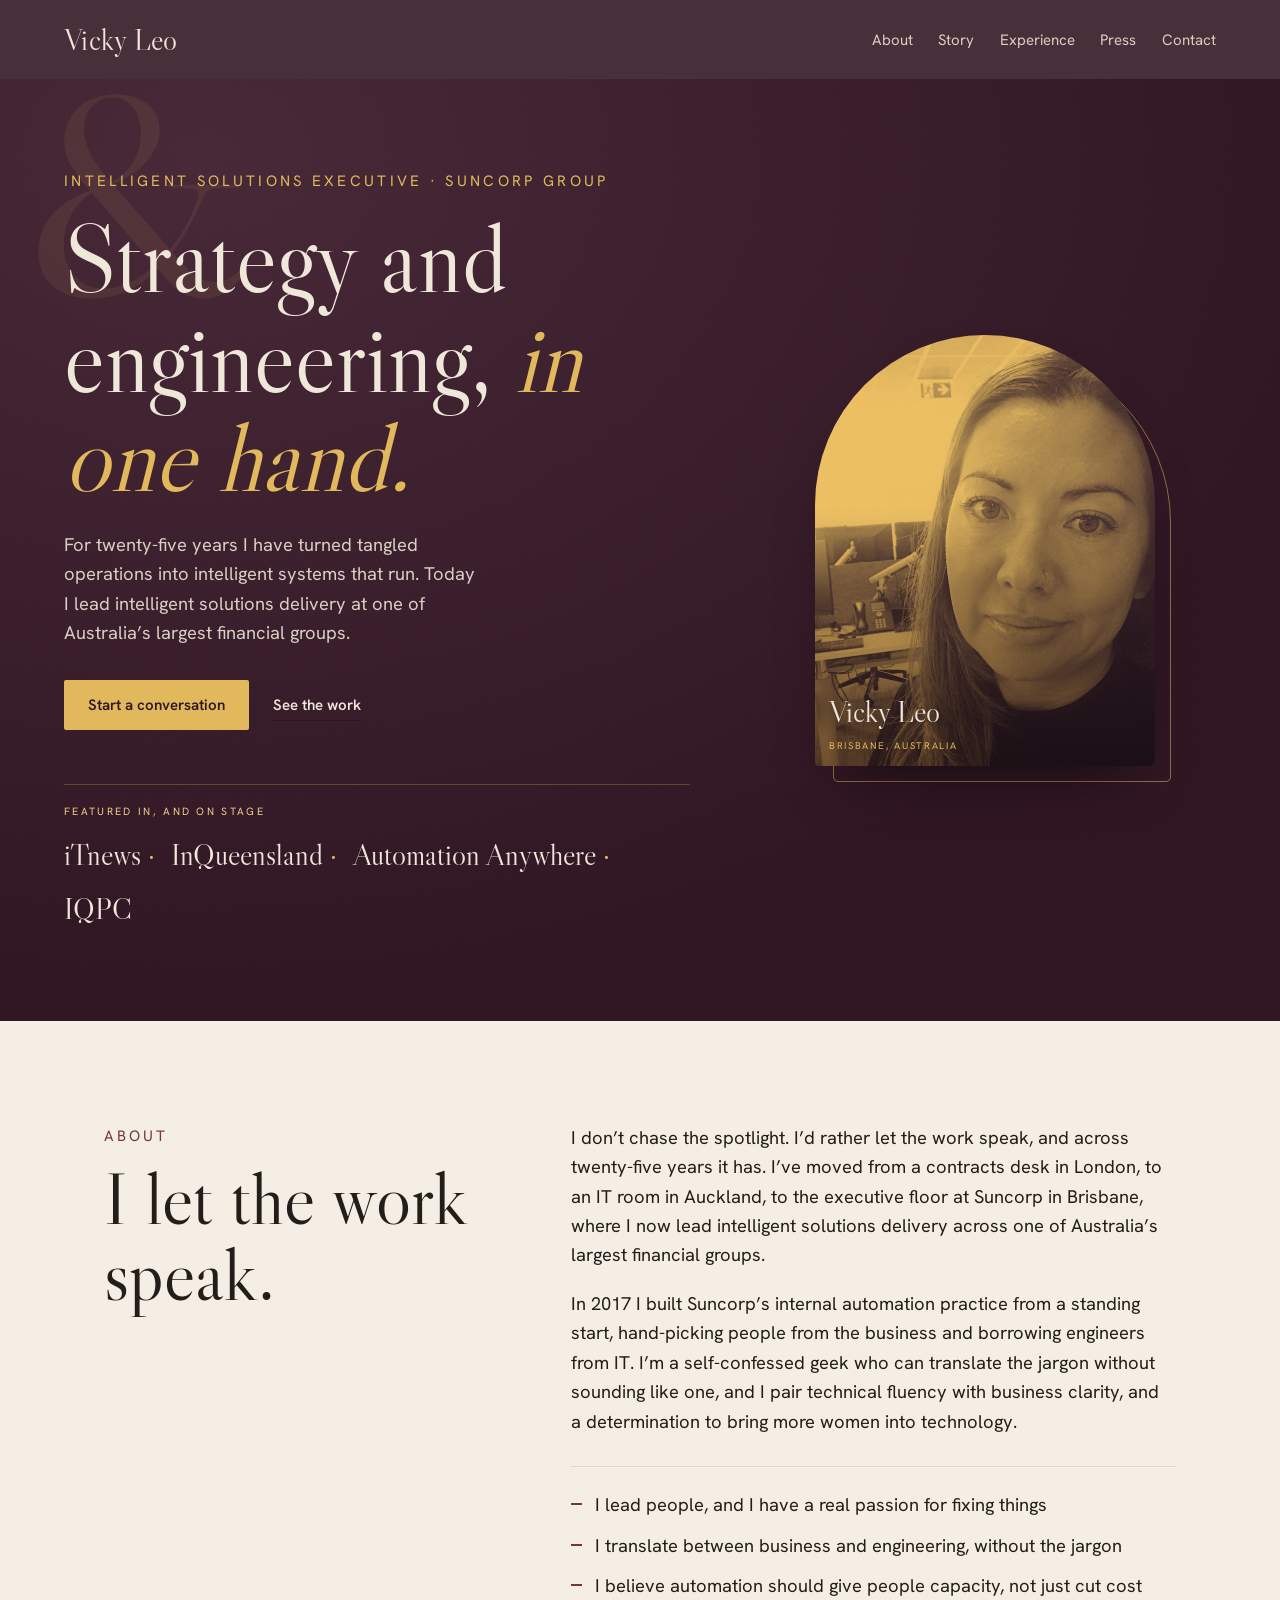
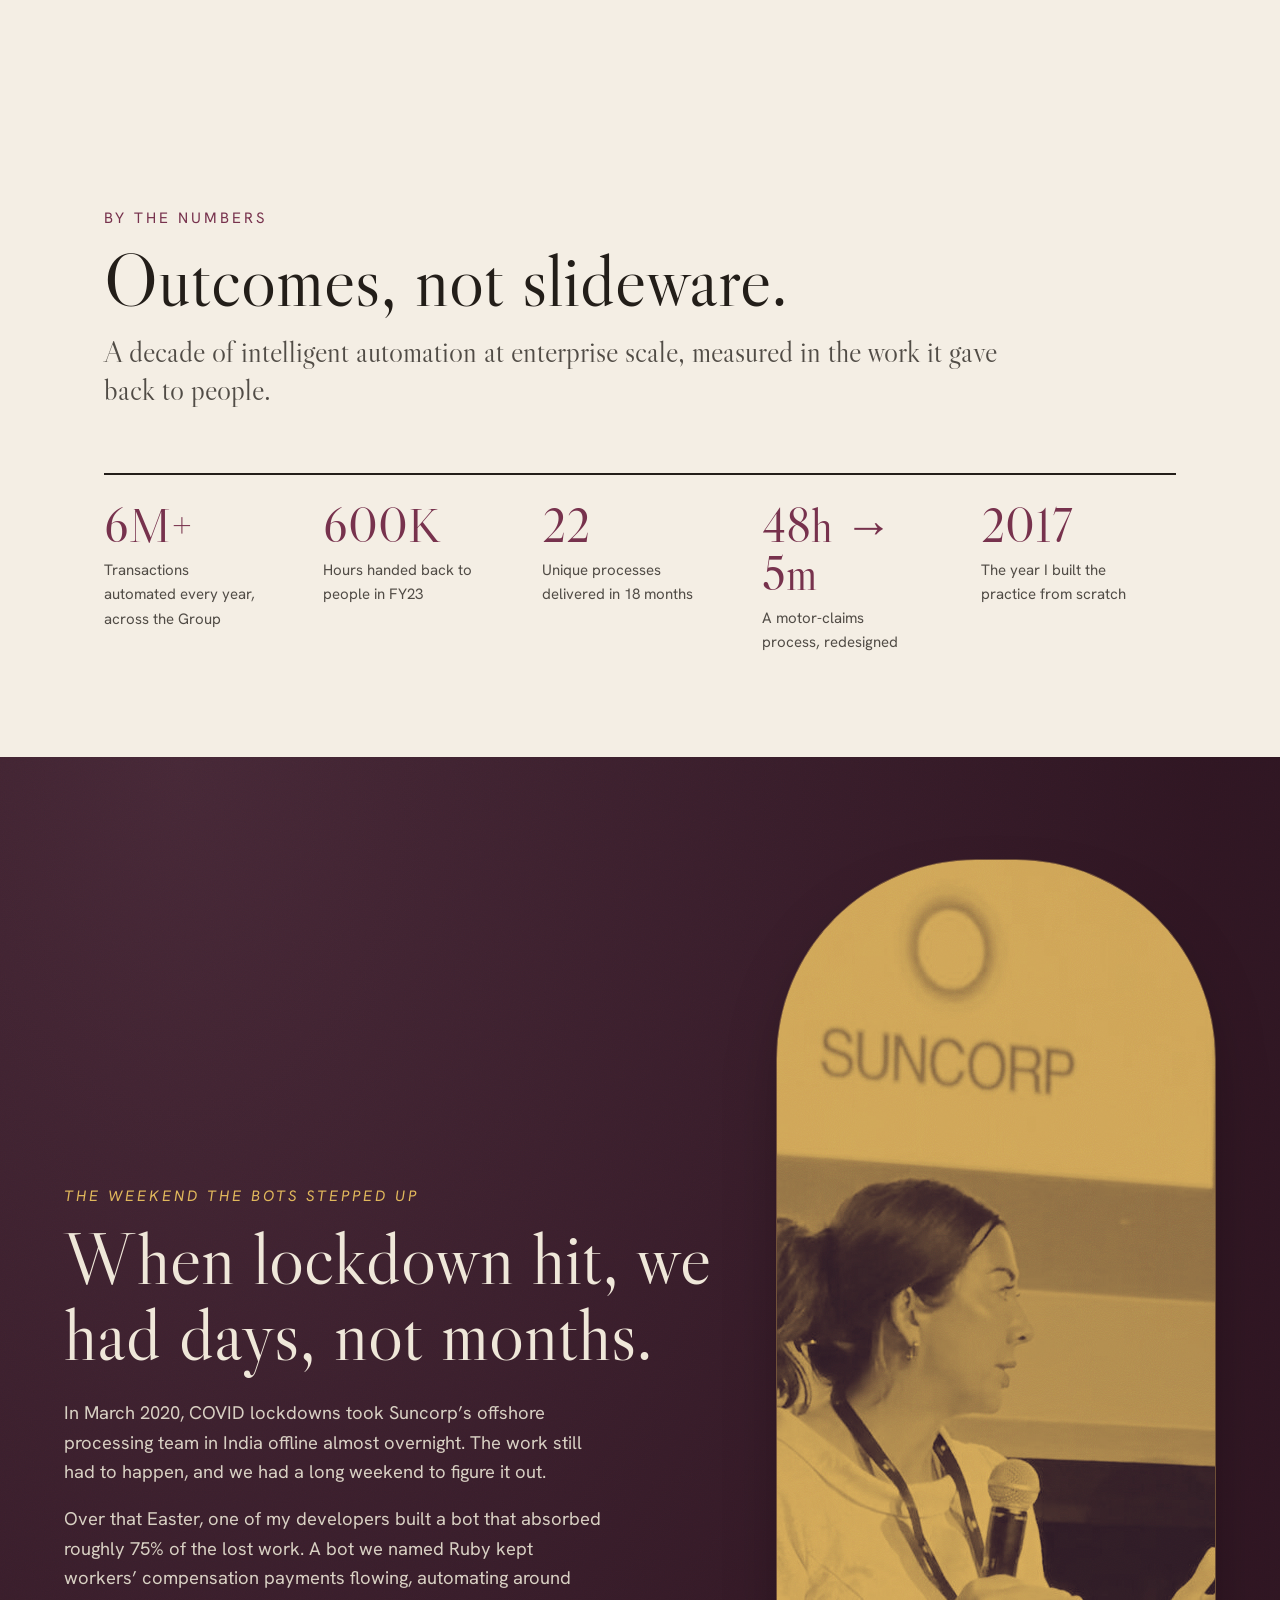
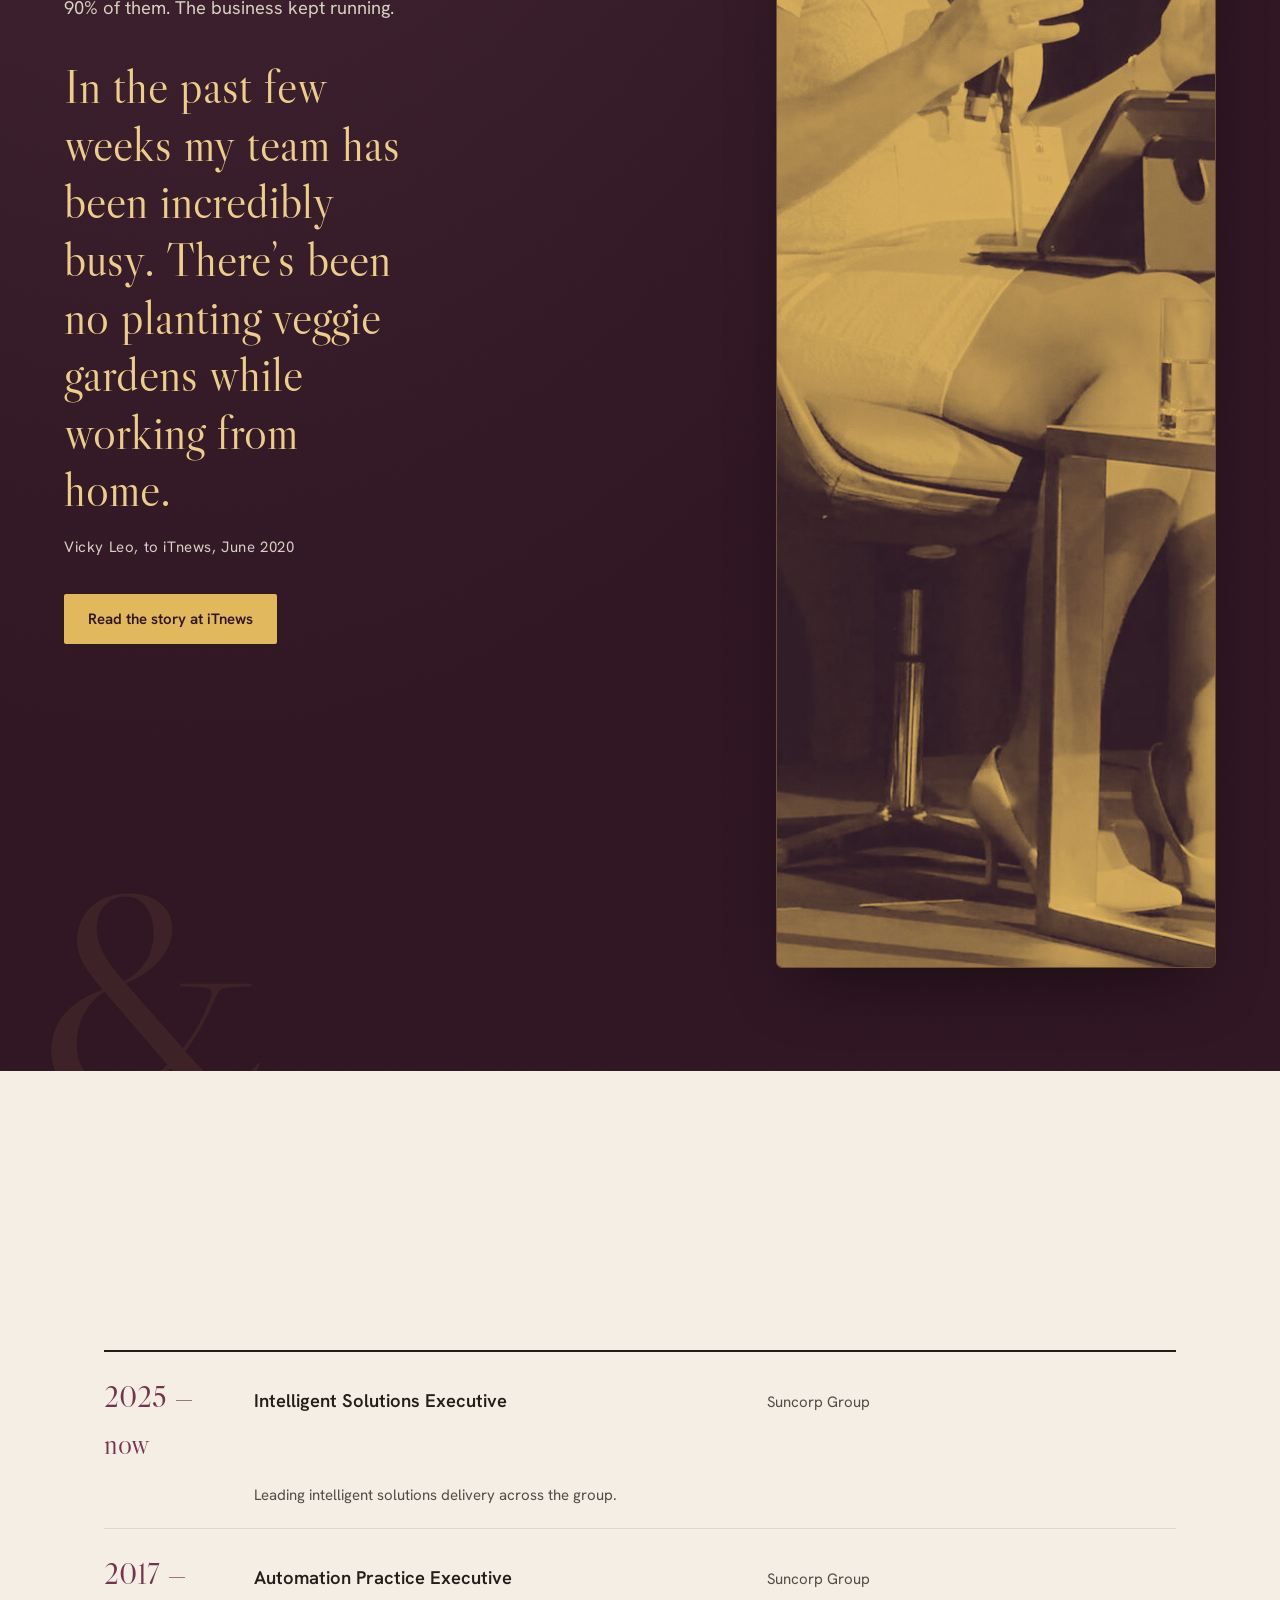
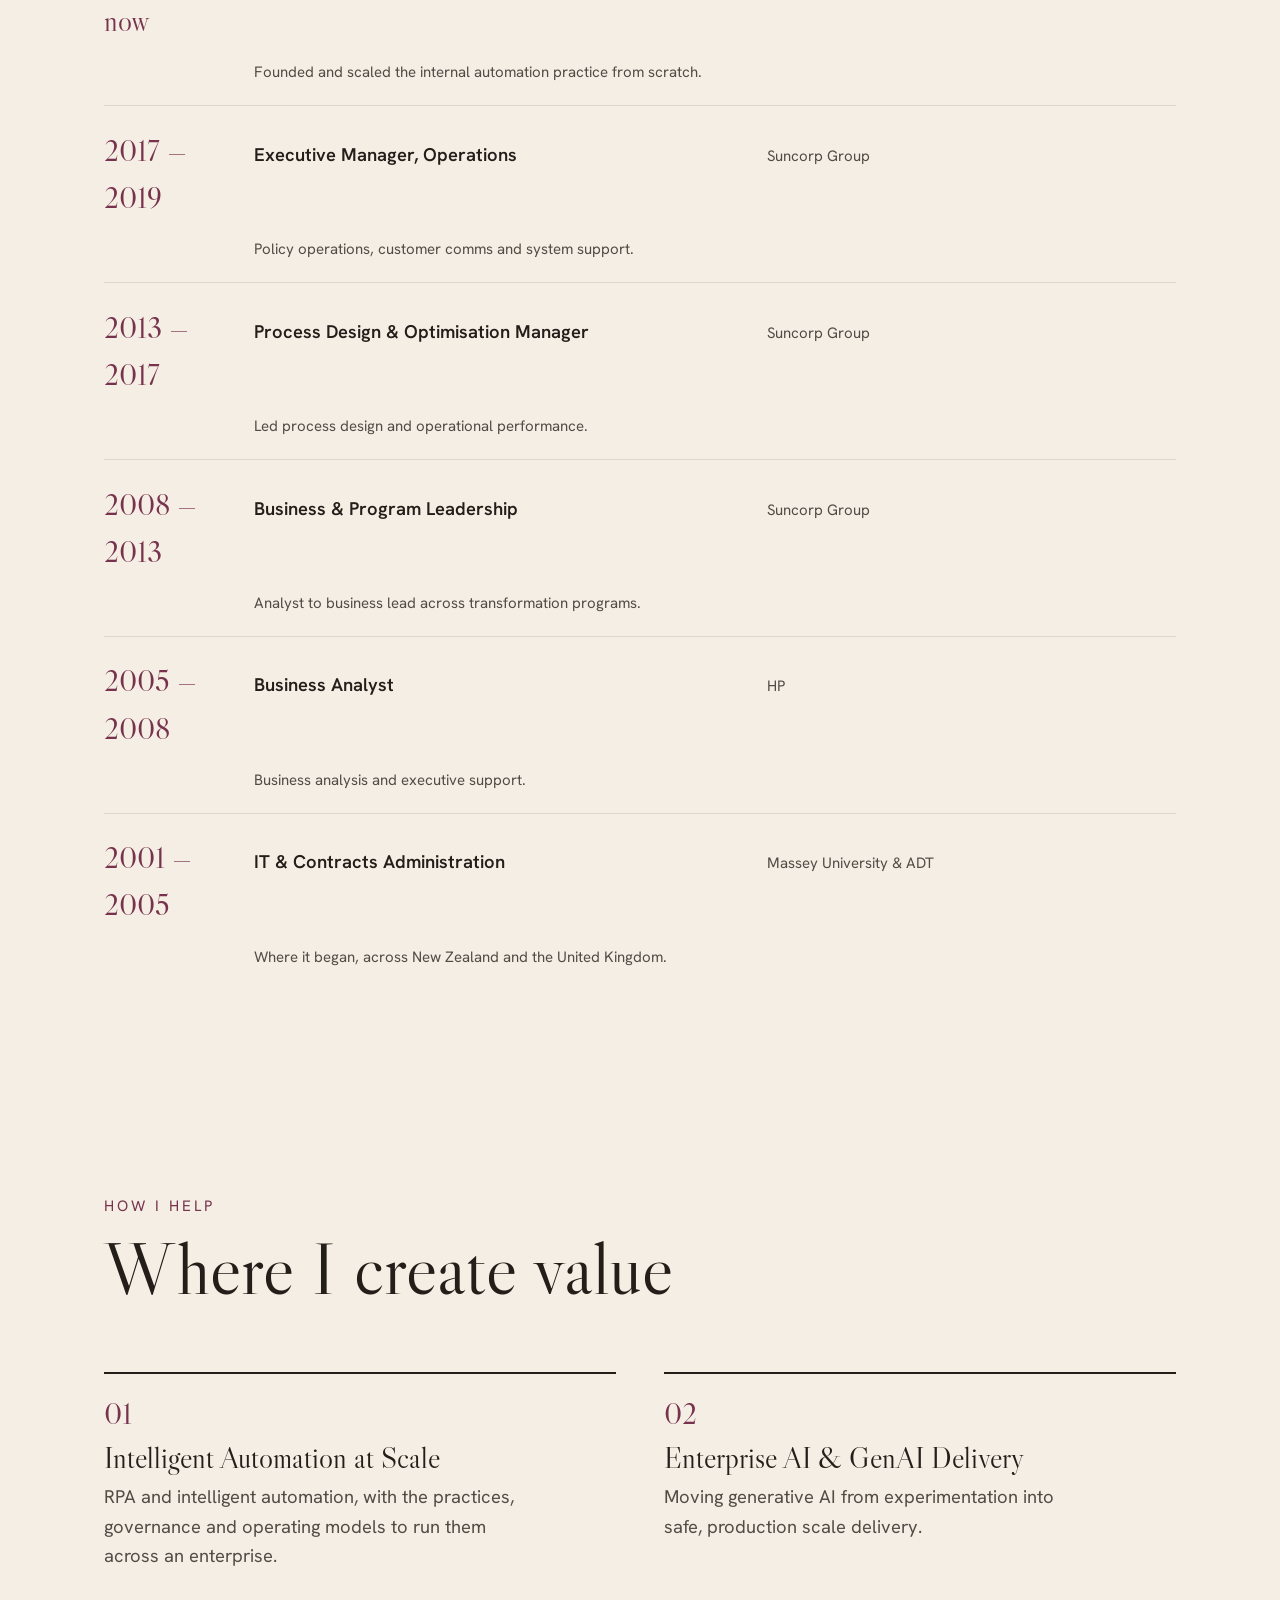
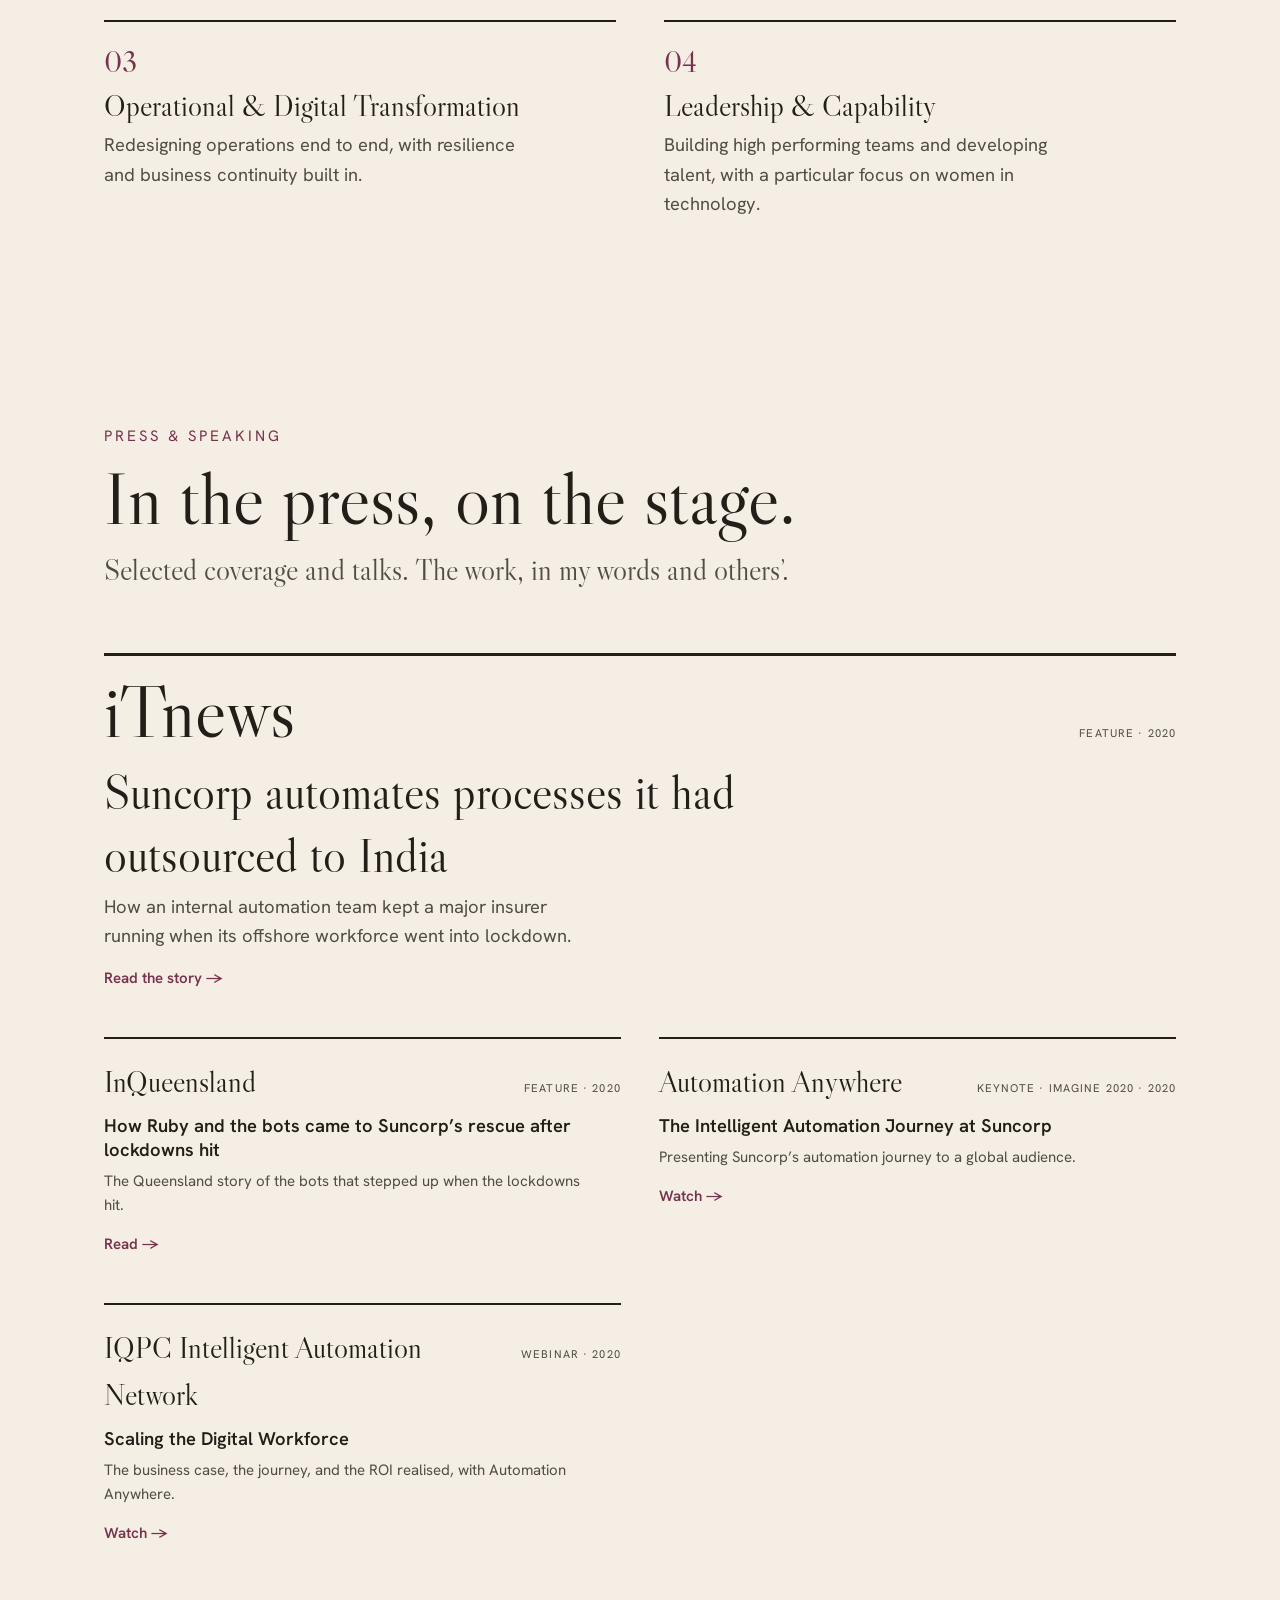
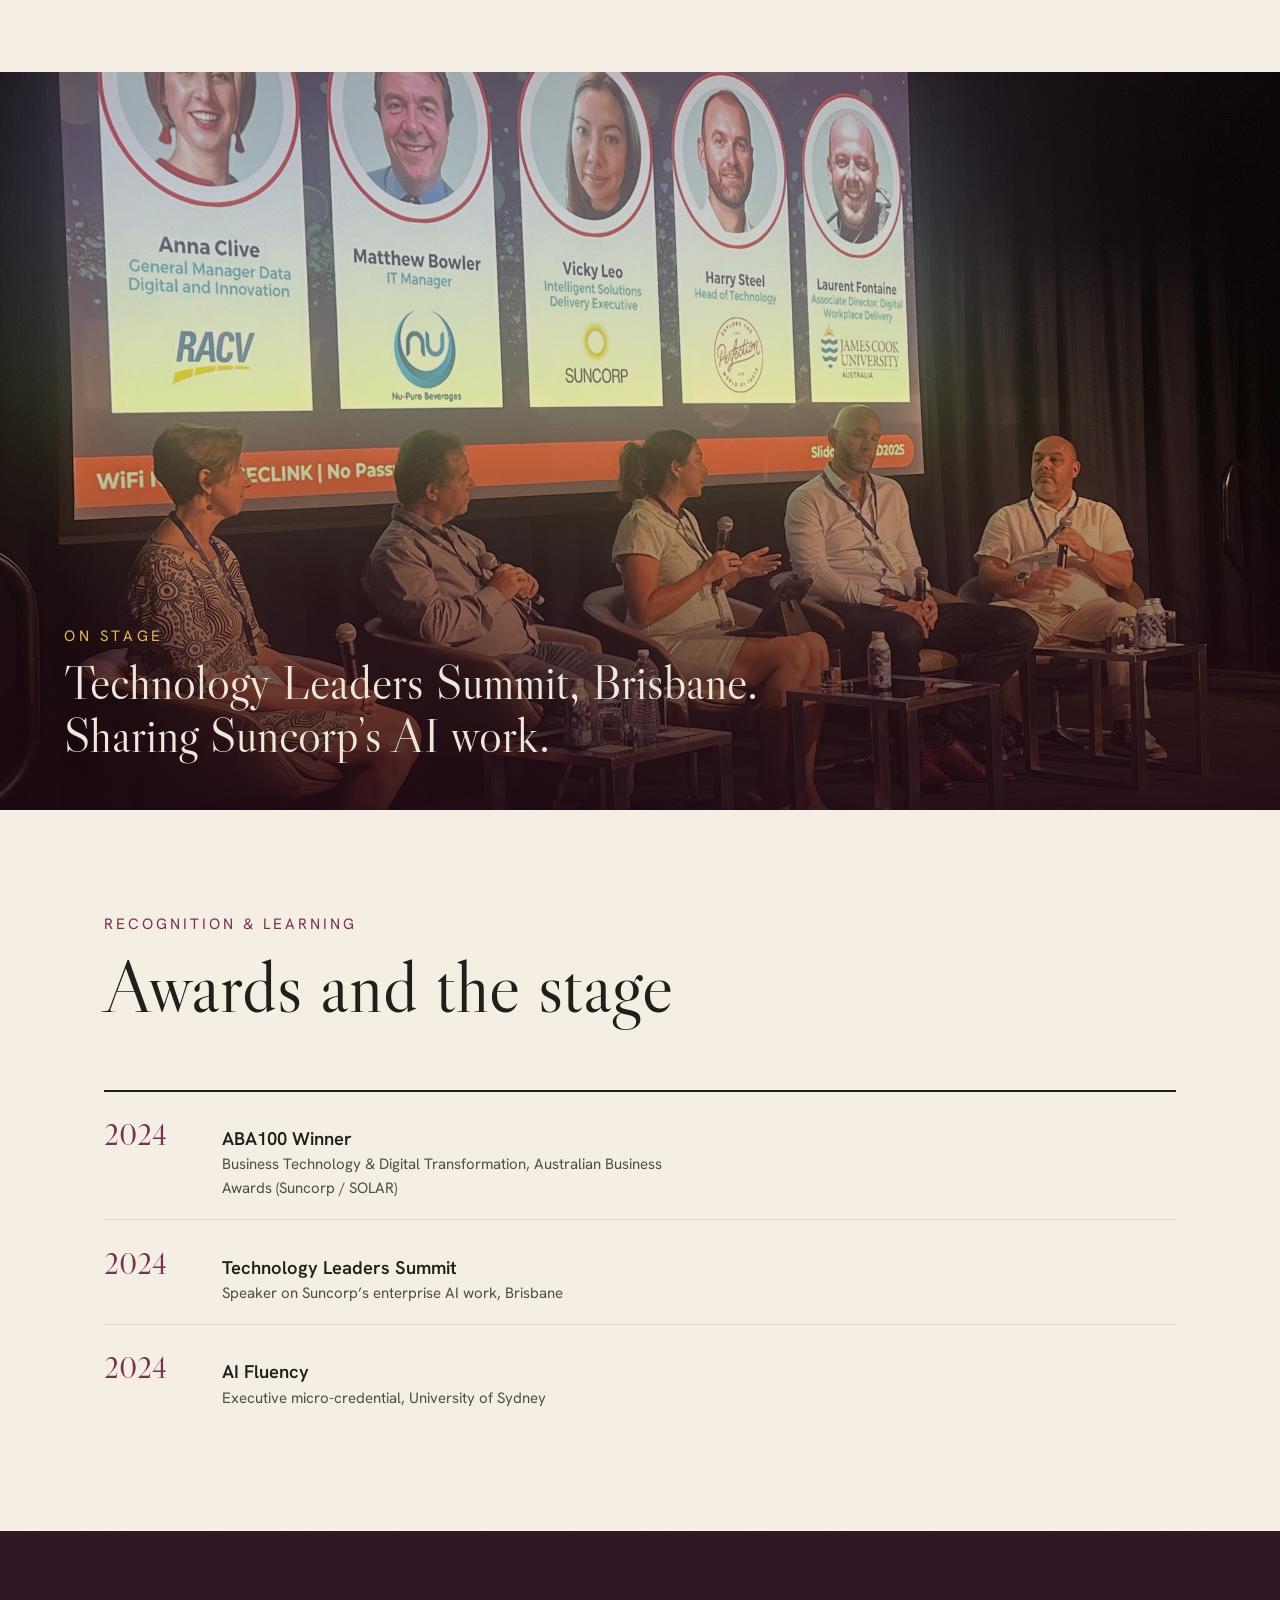
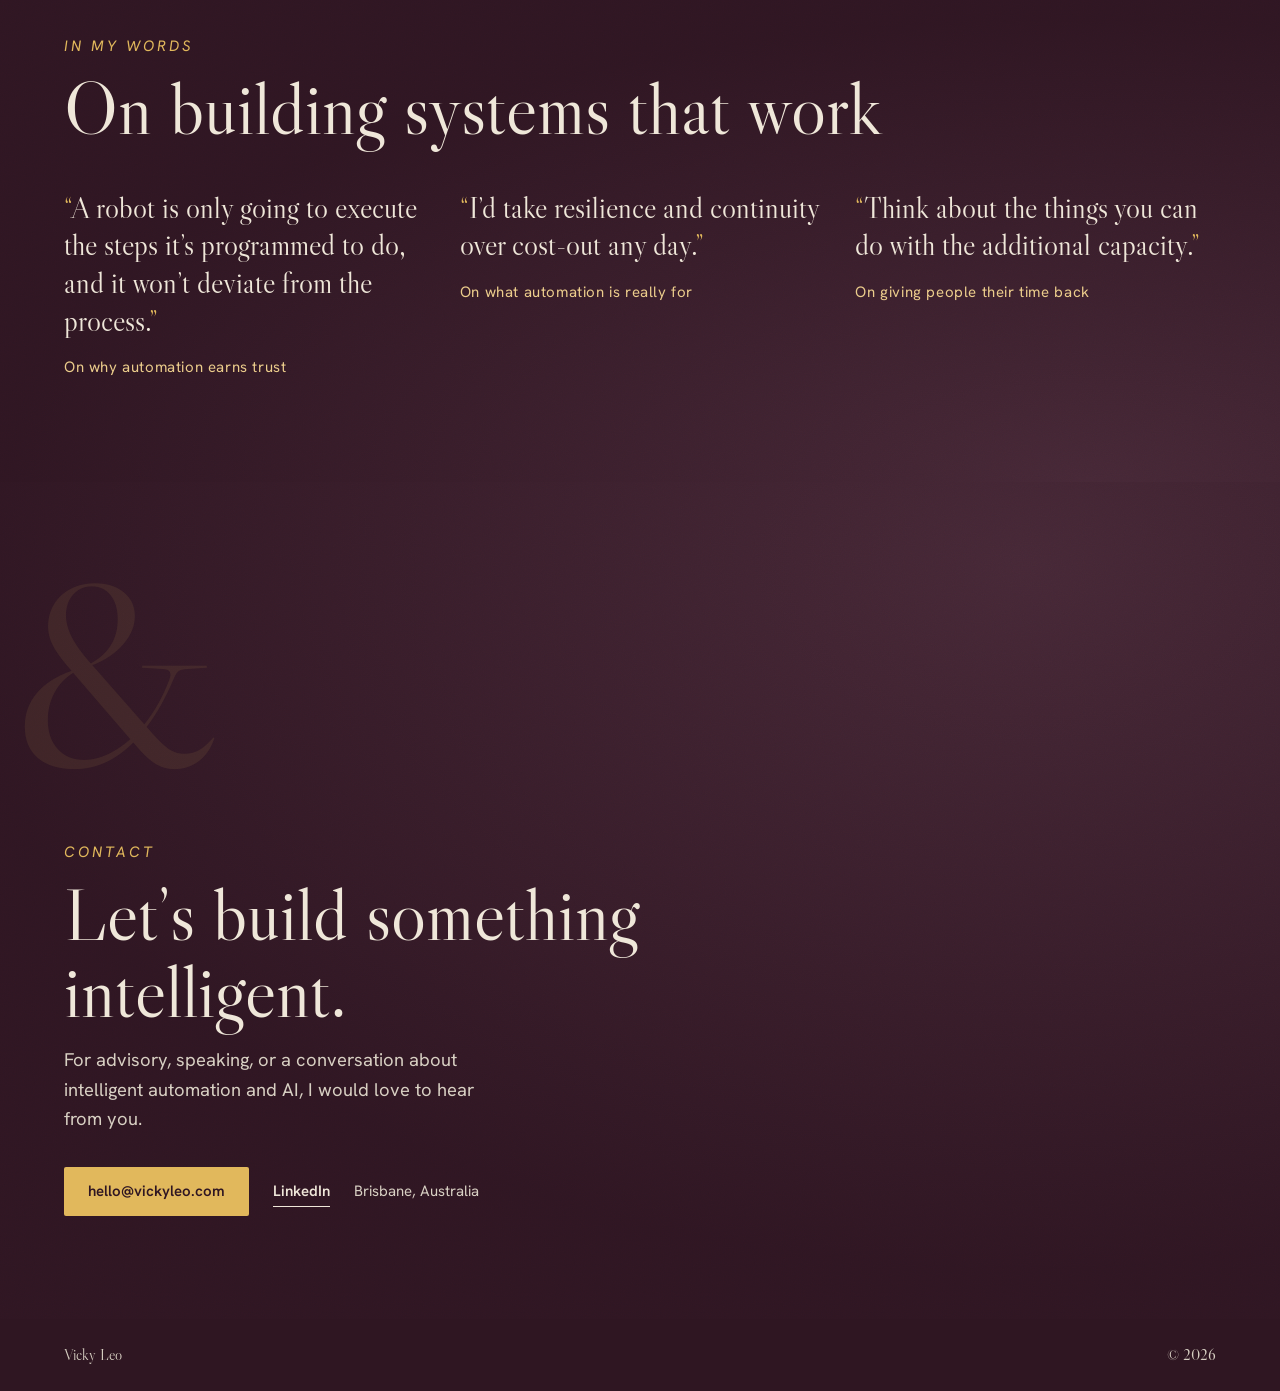
==== index.html @ 2b1ae1b8 "Vicky Leo website (static site) Co-Authored-By: Claude Opus 4.8 <noreply@anthropic.com>" ====
<!DOCTYPE html>
<html lang="en">
<head>
  <meta charset="utf-8">
  <meta name="viewport" content="width=device-width, initial-scale=1">
  <meta name="robots" content="noindex">
  <title>Vicky Leo — Intelligent Solutions Executive</title>
  <meta name="description" content="Vicky Leo, Intelligent Solutions Executive at Suncorp. Twenty-five years turning complexity into intelligent automation and enterprise AI, delivered at scale.">
  <meta property="og:title" content="Vicky Leo — Intelligent Solutions Executive">
  <meta property="og:description" content="Intelligent automation and enterprise AI, delivered at scale.">
  <meta property="og:type" content="website">
  <meta property="og:image" content="assets/img/og-card.png">
  <meta name="twitter:card" content="summary_large_image">
  <link rel="preconnect" href="https://fonts.googleapis.com">
  <link rel="preconnect" href="https://fonts.gstatic.com" crossorigin>
  <link href="https://fonts.googleapis.com/css2?family=Libre+Caslon+Display&family=Hanken+Grotesk:wght@400;500;600;700&display=swap" rel="stylesheet">
  <link rel="stylesheet" href="assets/css/tokens.css">
  <link rel="stylesheet" href="assets/css/site.css">
  <!-- content.js must load before render runs -->
  <script src="content.js"></script>
</head>
<body>
  <!-- Inline SVG duotone filter: aubergine shadows -> antique-gold highlights -->
  <svg width="0" height="0" style="position:absolute" aria-hidden="true">
    <filter id="vl-duo" color-interpolation-filters="sRGB">
      <feColorMatrix type="matrix" values="0.33 0.34 0.33 0 0  0.33 0.34 0.33 0 0  0.33 0.34 0.33 0 0  0 0 0 1 0"/>
      <feComponentTransfer>
        <feFuncR type="table" tableValues="0.17 0.92"/>
        <feFuncG type="table" tableValues="0.10 0.74"/>
        <feFuncB type="table" tableValues="0.15 0.38"/>
      </feComponentTransfer>
    </filter>
  </svg>

  <a class="skip" href="#main">Skip to content</a>

  <header class="nav" id="top">
    <a class="nav__brand" href="#top" data-vl="meta.name">Vicky Leo</a>
    <nav class="nav__links" aria-label="Primary">
      <a href="#about">About</a>
      <a href="#story">Story</a>
      <a href="#experience">Experience</a>
      <a href="#press">Press</a>
      <a href="#contact">Contact</a>
    </nav>
  </header>

  <main id="main">
    <!-- HERO -->
    <section class="hero" id="home">
      <span class="hero__amp" aria-hidden="true">&amp;</span>
      <div class="hero__copy reveal">
        <p class="hero__kicker" data-vl="hero.kicker">Intelligent Solutions Executive · Suncorp</p>
        <h1 class="hero__headline">
          <span data-vl="hero.headline">Strategy and engineering,</span>
          <em class="gold" data-vl="hero.headlineEmphasis">in one hand.</em>
        </h1>
        <p class="hero__lede" data-vl="hero.lede"></p>
        <div class="hero__cta">
          <a class="btn btn--gold" href="#contact" data-vl="hero.ctaPrimary">Start a conversation</a>
          <a class="btn btn--text" href="#story" data-vl="hero.ctaSecondary">See the work</a>
        </div>
        <div class="hero__featured">
          <span class="hero__featured-label" data-vl="hero.featuredLabel">Featured in, and on stage</span>
          <span class="hero__outlets">
            <span data-vl="hero.featured.0"></span>
            <span data-vl="hero.featured.1"></span>
            <span data-vl="hero.featured.2"></span>
            <span data-vl="hero.featured.3"></span>
          </span>
        </div>
      </div>
      <div class="hero__portrait reveal">
        <div class="frame">
          <span class="frame__echo" aria-hidden="true"></span>
          <figure class="frame__figure">
            <img src="assets/img/vicky.jpg" alt="Vicky Leo" width="800" height="800">
            <span class="frame__tint" aria-hidden="true"></span>
            <span class="frame__grain" aria-hidden="true"></span>
          </figure>
          <figcaption class="frame__cap"><span data-vl="meta.name">Vicky Leo</span><small data-vl="meta.location">Brisbane, Australia</small></figcaption>
        </div>
      </div>
    </section>

    <!-- ABOUT -->
    <section class="about section" id="about">
      <div class="section__head reveal">
        <p class="kicker" data-vl="about.label">About</p>
        <h2 data-vl="about.heading">I let the work speak.</h2>
      </div>
      <div class="about__body reveal">
        <p data-vl="about.body.0"></p>
        <p data-vl="about.body.1"></p>
        <ul class="persona">
          <li data-vl="about.persona.0"></li>
          <li data-vl="about.persona.1"></li>
          <li data-vl="about.persona.2"></li>
        </ul>
      </div>
    </section>

    <!-- IMPACT -->
    <section class="impact section" id="impact">
      <div class="section__head reveal">
        <p class="kicker" data-vl="impact.label">By the numbers</p>
        <h2 data-vl="impact.heading">Outcomes, not slideware.</h2>
        <p class="section__lede" data-vl="impact.lede"></p>
      </div>
      <ul class="stats reveal">
        <li><span class="stats__v" data-vl="impact.stats.0.value"></span><span class="stats__l" data-vl="impact.stats.0.label"></span></li>
        <li><span class="stats__v" data-vl="impact.stats.1.value"></span><span class="stats__l" data-vl="impact.stats.1.label"></span></li>
        <li><span class="stats__v" data-vl="impact.stats.2.value"></span><span class="stats__l" data-vl="impact.stats.2.label"></span></li>
        <li><span class="stats__v" data-vl="impact.stats.3.value"></span><span class="stats__l" data-vl="impact.stats.3.label"></span></li>
        <li><span class="stats__v" data-vl="impact.stats.4.value"></span><span class="stats__l" data-vl="impact.stats.4.label"></span></li>
      </ul>
    </section>

    <!-- STORY (drench) -->
    <section class="story" id="story">
      <span class="story__amp" aria-hidden="true">&amp;</span>
      <div class="story__inner reveal">
        <div class="story__text">
          <p class="kicker gold" data-vl="story.label">The weekend the bots stepped up</p>
          <h2 class="story__head" data-vl="story.heading"></h2>
          <div class="story__body">
            <p data-vl="story.body.0"></p>
            <p data-vl="story.body.1"></p>
          </div>
          <blockquote class="story__quote">
            <p data-vl="story.quote"></p>
            <cite data-vl="story.quoteAttrib"></cite>
          </blockquote>
          <a class="btn btn--gold" data-vl="story.ctaLabel" data-vl-href="story.ctaUrl" target="_blank" rel="noopener">Read the story</a>
        </div>
        <figure class="story__media">
          <div class="story__frame">
            <img src="assets/img/vicky-speaking.jpg" alt="Vicky Leo speaking on a panel at the Technology Leaders Summit in Brisbane" width="1280" height="1707">
            <span class="story__frame-grain" aria-hidden="true"></span>
          </div>
        </figure>
      </div>
    </section>

    <!-- EXPERIENCE -->
    <section class="exp section" id="experience">
      <div class="section__head reveal">
        <p class="kicker" data-vl="experience.label">Experience</p>
        <h2 data-vl="experience.heading">Selected roles</h2>
      </div>
      <ol class="exp__list">
        <li class="exp__row reveal"><span class="exp__period" data-vl="experience.roles.0.period"></span><span class="exp__role" data-vl="experience.roles.0.role"></span><span class="exp__org" data-vl="experience.roles.0.org"></span><span class="exp__blurb" data-vl="experience.roles.0.blurb"></span></li>
        <li class="exp__row reveal"><span class="exp__period" data-vl="experience.roles.1.period"></span><span class="exp__role" data-vl="experience.roles.1.role"></span><span class="exp__org" data-vl="experience.roles.1.org"></span><span class="exp__blurb" data-vl="experience.roles.1.blurb"></span></li>
        <li class="exp__row reveal"><span class="exp__period" data-vl="experience.roles.2.period"></span><span class="exp__role" data-vl="experience.roles.2.role"></span><span class="exp__org" data-vl="experience.roles.2.org"></span><span class="exp__blurb" data-vl="experience.roles.2.blurb"></span></li>
        <li class="exp__row reveal"><span class="exp__period" data-vl="experience.roles.3.period"></span><span class="exp__role" data-vl="experience.roles.3.role"></span><span class="exp__org" data-vl="experience.roles.3.org"></span><span class="exp__blurb" data-vl="experience.roles.3.blurb"></span></li>
        <li class="exp__row reveal"><span class="exp__period" data-vl="experience.roles.4.period"></span><span class="exp__role" data-vl="experience.roles.4.role"></span><span class="exp__org" data-vl="experience.roles.4.org"></span><span class="exp__blurb" data-vl="experience.roles.4.blurb"></span></li>
        <li class="exp__row reveal"><span class="exp__period" data-vl="experience.roles.5.period"></span><span class="exp__role" data-vl="experience.roles.5.role"></span><span class="exp__org" data-vl="experience.roles.5.org"></span><span class="exp__blurb" data-vl="experience.roles.5.blurb"></span></li>
        <li class="exp__row reveal"><span class="exp__period" data-vl="experience.roles.6.period"></span><span class="exp__role" data-vl="experience.roles.6.role"></span><span class="exp__org" data-vl="experience.roles.6.org"></span><span class="exp__blurb" data-vl="experience.roles.6.blurb"></span></li>
      </ol>
    </section>

    <!-- SERVICES -->
    <section class="svc section" id="services">
      <div class="section__head reveal">
        <p class="kicker" data-vl="services.label">How I help</p>
        <h2 data-vl="services.heading">Four ways I create value</h2>
      </div>
      <div class="svc__list">
        <article class="svc__item reveal"><span class="svc__n">01</span><h3 data-vl="services.items.0.title"></h3><p data-vl="services.items.0.body"></p></article>
        <article class="svc__item reveal"><span class="svc__n">02</span><h3 data-vl="services.items.1.title"></h3><p data-vl="services.items.1.body"></p></article>
        <article class="svc__item reveal"><span class="svc__n">03</span><h3 data-vl="services.items.2.title"></h3><p data-vl="services.items.2.body"></p></article>
        <article class="svc__item reveal"><span class="svc__n">04</span><h3 data-vl="services.items.3.title"></h3><p data-vl="services.items.3.body"></p></article>
      </div>
    </section>

    <!-- PRESS & SPEAKING -->
    <section class="press-sec section" id="press">
      <div class="section__head reveal">
        <p class="kicker" data-vl="press.label">Press &amp; speaking</p>
        <h2 data-vl="press.heading">In the press, on the stage.</h2>
        <p class="section__lede" data-vl="press.lede"></p>
      </div>
      <ul class="press-list">
        <li class="press-item press-item--featured reveal">
          <a class="press-item__link" data-vl-href="press.items.0.url" target="_blank" rel="noopener">
            <div class="press-item__head">
              <span class="press-item__outlet" data-vl="press.items.0.outlet"></span>
              <span class="press-item__meta"><span data-vl="press.items.0.kind"></span> · <span data-vl="press.items.0.year"></span></span>
            </div>
            <h3 class="press-item__title" data-vl="press.items.0.title"></h3>
            <p class="press-item__excerpt" data-vl="press.items.0.excerpt"></p>
            <span class="press-item__cta">Read the story →</span>
          </a>
        </li>
        <li class="press-item reveal">
          <a class="press-item__link" data-vl-href="press.items.1.url" target="_blank" rel="noopener">
            <div class="press-item__head">
              <span class="press-item__outlet" data-vl="press.items.1.outlet"></span>
              <span class="press-item__meta"><span data-vl="press.items.1.kind"></span> · <span data-vl="press.items.1.year"></span></span>
            </div>
            <h3 class="press-item__title" data-vl="press.items.1.title"></h3>
            <p class="press-item__excerpt" data-vl="press.items.1.excerpt"></p>
            <span class="press-item__cta">Read →</span>
          </a>
        </li>
        <li class="press-item reveal">
          <a class="press-item__link" data-vl-href="press.items.2.url" target="_blank" rel="noopener">
            <div class="press-item__head">
              <span class="press-item__outlet" data-vl="press.items.2.outlet"></span>
              <span class="press-item__meta"><span data-vl="press.items.2.kind"></span> · <span data-vl="press.items.2.year"></span></span>
            </div>
            <h3 class="press-item__title" data-vl="press.items.2.title"></h3>
            <p class="press-item__excerpt" data-vl="press.items.2.excerpt"></p>
            <span class="press-item__cta">Watch →</span>
          </a>
        </li>
        <li class="press-item reveal">
          <a class="press-item__link" data-vl-href="press.items.3.url" target="_blank" rel="noopener">
            <div class="press-item__head">
              <span class="press-item__outlet" data-vl="press.items.3.outlet"></span>
              <span class="press-item__meta"><span data-vl="press.items.3.kind"></span> · <span data-vl="press.items.3.year"></span></span>
            </div>
            <h3 class="press-item__title" data-vl="press.items.3.title"></h3>
            <p class="press-item__excerpt" data-vl="press.items.3.excerpt"></p>
            <span class="press-item__cta">Watch →</span>
          </a>
        </li>
      </ul>
    </section>

    <!-- ON STAGE (full-width image band) -->
    <figure class="stage" id="on-stage">
      <img class="stage__img" src="assets/img/vicky-stage.jpg" alt="Vicky Leo on a panel at the Technology Leaders Summit, her name and title shown on the screen behind" width="2048" height="1536">
      <span class="stage__overlay" aria-hidden="true"></span>
      <figcaption class="stage__cap">
        <span class="stage__eyebrow" data-vl="media.stageEyebrow">On stage</span>
        <span class="stage__detail" data-vl="media.stageCaption"></span>
      </figcaption>
    </figure>

    <!-- RECOGNITION -->
    <section class="recog section" id="recognition">
      <div class="section__head reveal">
        <p class="kicker" data-vl="recognition.label">Recognition &amp; learning</p>
        <h2 data-vl="recognition.heading">Awards and the stage</h2>
      </div>
      <ul class="recog__list reveal">
        <li class="recog__item"><span class="recog__year" data-vl="recognition.items.0.year"></span><div class="recog__body"><h3 data-vl="recognition.items.0.title"></h3><p data-vl="recognition.items.0.detail"></p></div></li>
        <li class="recog__item"><span class="recog__year" data-vl="recognition.items.1.year"></span><div class="recog__body"><h3 data-vl="recognition.items.1.title"></h3><p data-vl="recognition.items.1.detail"></p></div></li>
        <li class="recog__item"><span class="recog__year" data-vl="recognition.items.2.year"></span><div class="recog__body"><h3 data-vl="recognition.items.2.title"></h3><p data-vl="recognition.items.2.detail"></p></div></li>
      </ul>
    </section>

    <!-- QUOTES (drench) -->
    <section class="quotes" id="quotes">
      <div class="quotes__inner reveal">
        <p class="kicker gold" data-vl="quotes.label">In her words</p>
        <h2 class="quotes__head" data-vl="quotes.heading">On building systems that work</h2>
        <div class="quotes__grid">
          <blockquote class="quotes__q"><p data-vl="quotes.items.0.text"></p><cite data-vl="quotes.items.0.context"></cite></blockquote>
          <blockquote class="quotes__q"><p data-vl="quotes.items.1.text"></p><cite data-vl="quotes.items.1.context"></cite></blockquote>
          <blockquote class="quotes__q"><p data-vl="quotes.items.2.text"></p><cite data-vl="quotes.items.2.context"></cite></blockquote>
        </div>
      </div>
    </section>

    <!-- CONTACT -->
    <section class="contact section" id="contact">
      <span class="contact__amp" aria-hidden="true">&amp;</span>
      <p class="kicker gold" data-vl="contact.label">Contact</p>
      <h2 class="contact__head" data-vl="contact.heading">Let's build something intelligent.</h2>
      <p class="contact__body" data-vl="contact.body"></p>
      <div class="contact__links">
        <a class="btn btn--gold" data-vl="contact.email" data-vl-mailto>email</a>
        <a class="btn btn--text-light" data-vl-href="contact.linkedinUrl" target="_blank" rel="noopener">LinkedIn</a>
        <span class="contact__loc" data-vl="contact.location"></span>
      </div>
    </section>
  </main>

  <footer class="foot">
    <span data-vl="meta.name">Vicky Leo</span>
    <span>© 2026</span>
  </footer>

  <noscript>
    <p style="padding:2rem;font-family:sans-serif">Vicky Leo — Intelligent Solutions Executive at Suncorp, Brisbane. Twenty-five years in intelligent automation and enterprise AI. Contact: hello@vickyleo.com</p>
  </noscript>

  <script src="assets/js/store.js"></script>
  <script src="assets/js/render.js"></script>
  <script src="assets/js/animations.js"></script>
  <script>
    // Bootstrap: paint content (draft if present, else published), then reveal.
    (function () {
      try { VL.render.applyContent(document, VL.store.getDisplayContent()); }
      catch (e) { console.error('[VL] render failed', e); }
    })();
  </script>
</body>
</html>
---- assets/css/tokens.css ----
:root {
  /* Drenched world (hero, contact) */
  --plum: oklch(0.24 0.045 350);
  --plum-hi: oklch(0.32 0.05 350);
  --gold: oklch(0.80 0.12 85);
  --gold-soft: oklch(0.86 0.09 85);
  --cream: oklch(0.93 0.02 78);
  --cream-dim: oklch(0.86 0.02 78);

  /* Paper world (about, experience, services) */
  --paper: oklch(0.95 0.015 80);
  --paper-2: oklch(0.92 0.018 80);
  --ink: oklch(0.24 0.012 70);
  --ink-dim: oklch(0.42 0.012 70);
  --wine: oklch(0.42 0.10 358);
  --line: oklch(0.88 0.012 80);

  /* Type */
  --font-display: 'Libre Caslon Display', Georgia, 'Times New Roman', serif;
  --font-body: 'Hanken Grotesk', system-ui, -apple-system, 'Segoe UI', sans-serif;

  /* Fluid scale */
  --step--1: clamp(0.83rem, 0.2vw + 0.78rem, 0.94rem);
  --step-0: clamp(1rem, 0.3vw + 0.93rem, 1.15rem);
  --step-1: clamp(1.4rem, 0.8vw + 1.2rem, 1.9rem);
  --step-2: clamp(2rem, 2vw + 1.5rem, 3rem);
  --step-3: clamp(2.6rem, 4vw + 1.6rem, 4.6rem);
  --step-4: clamp(3.2rem, 6vw + 1.6rem, 6rem);

  /* Space */
  --space-section: clamp(4rem, 8vw, 8rem);
  --space-gutter: clamp(1.4rem, 5vw, 4rem);

  /* Film grain (SVG fractal noise) */
  --grain: url("data:image/svg+xml,%3Csvg xmlns='http://www.w3.org/2000/svg' width='180' height='180'%3E%3Cfilter id='n'%3E%3CfeTurbulence type='fractalNoise' baseFrequency='0.9' numOctaves='2' stitchTiles='stitch'/%3E%3C/filter%3E%3Crect width='100%25' height='100%25' filter='url(%23n)'/%3E%3C/svg%3E");
}
---- assets/css/site.css ----
*, *::before, *::after { box-sizing: border-box; }
html { scroll-behavior: smooth; }
body {
  margin: 0; background: var(--paper); color: var(--ink);
  font-family: var(--font-body); font-size: var(--step-0); line-height: 1.6;
  -webkit-font-smoothing: antialiased;
}
img { display: block; max-width: 100%; }
a { color: inherit; }
h1, h2, h3 { font-family: var(--font-display); font-weight: 400; line-height: 1.04; margin: 0; }
.gold { color: var(--gold); font-style: italic; }
.skip { position: absolute; left: -999px; }
.skip:focus { left: 1rem; top: 1rem; background: var(--ink); color: var(--paper); padding: .6rem 1rem; z-index: 50; }

/* NAV */
.nav {
  position: sticky; top: 0; z-index: 30; display: flex; justify-content: space-between;
  align-items: center; padding: 1rem var(--space-gutter);
  background: color-mix(in oklch, var(--plum) 88%, transparent); backdrop-filter: blur(8px);
  color: var(--cream);
}
.nav__brand { font-family: var(--font-display); font-size: var(--step-1); text-decoration: none; letter-spacing: .01em; }
.nav__links { display: flex; gap: clamp(.8rem, 2vw, 2rem); font-size: var(--step--1); }
.nav__links a { text-decoration: none; color: var(--cream-dim); transition: color .3s; }
.nav__links a:hover { color: var(--gold); }

/* Buttons */
.btn { display: inline-block; text-decoration: none; font-size: var(--step--1); font-weight: 600; padding: .8rem 1.5rem; border-radius: 2px; transition: transform .4s cubic-bezier(.16,.84,.3,1), opacity .3s; }
.btn:hover { transform: translateY(-2px); }
.btn--gold { background: var(--gold); color: var(--plum); }
.btn--text { border-bottom: 1.5px solid var(--ink); border-radius: 0; padding: .2rem 0; }
.btn--text-light { color: var(--cream); border-bottom: 1.5px solid var(--cream); border-radius: 0; padding: .2rem 0; }

/* Visible focus (wine on paper, gold on drenched sections) */
a:focus-visible, button:focus-visible, .btn:focus-visible { outline: 2px solid var(--wine); outline-offset: 3px; border-radius: 2px; }
.nav a:focus-visible, .hero a:focus-visible, .hero .btn:focus-visible, .contact a:focus-visible, .contact .btn:focus-visible { outline-color: var(--gold); }

/* HERO (aubergine drench) */
.hero {
  position: relative; overflow: hidden; color: var(--cream);
  background: radial-gradient(130% 130% at 16% 8%, var(--plum-hi) 0%, var(--plum) 68%);
  display: grid; grid-template-columns: 1.15fr .85fr; gap: var(--space-gutter);
  padding: clamp(3rem, 7vw, 6rem) var(--space-gutter) clamp(3rem, 7vw, 6rem);
  align-items: center; min-height: 86vh;
}
.hero::after { content: ""; position: absolute; inset: 0; background-image: var(--grain); background-size: 180px; opacity: .10; mix-blend-mode: overlay; pointer-events: none; }
.hero__amp { position: absolute; left: 2vw; top: -2vw; font-family: var(--font-display); font-size: clamp(10rem, 22vw, 22rem); color: oklch(0.80 0.12 85 / .08); line-height: 1; pointer-events: none; }
.hero__copy { position: relative; z-index: 2; }
.hero__kicker { font-size: var(--step--1); letter-spacing: .22em; text-transform: uppercase; color: var(--gold); margin: 0 0 1rem; }
.hero__headline { font-size: var(--step-4); max-width: 14ch; }
.hero__headline .gold { display: inline; }
.hero__lede { max-width: 42ch; color: var(--cream-dim); margin: 1.4rem 0 0; }
.hero__cta { display: flex; align-items: center; gap: 1.5rem; margin-top: 2rem; }

/* Portrait frame + duotone */
.hero__portrait { position: relative; z-index: 2; display: flex; justify-content: center; }
.frame { position: relative; width: min(340px, 70vw); aspect-ratio: 3 / 3.8; }
.frame__echo { position: absolute; inset: 18px -16px -16px 18px; border: 1px solid oklch(0.80 0.12 85 / .55); border-radius: 200px 200px 6px 6px; }
.frame__figure { position: absolute; inset: 0; margin: 0; overflow: hidden; border-radius: 200px 200px 6px 6px; box-shadow: 0 30px 60px -28px rgba(0,0,0,.6); }
.frame__figure img { width: 100%; height: 100%; object-fit: cover; object-position: center 22%; filter: url(#vl-duo) contrast(1.02); }
@supports not (filter: url(#vl-duo)) { .frame__figure img { filter: grayscale(1) sepia(.4) contrast(1.05); } }
.frame__tint { position: absolute; inset: 0; background: linear-gradient(180deg, transparent 40%, oklch(0.24 0.045 350 / .55) 100%); mix-blend-mode: multiply; }
.frame__grain { position: absolute; inset: 0; background-image: var(--grain); background-size: 160px; opacity: .14; mix-blend-mode: overlay; }
.frame__cap { position: absolute; left: 14px; bottom: 12px; font-family: var(--font-display); font-size: var(--step-1); color: var(--cream); z-index: 2; }
.frame__cap small { display: block; font-family: var(--font-body); font-size: .6rem; letter-spacing: .18em; text-transform: uppercase; color: var(--gold); margin-top: .2rem; }

/* Shared section + paper world */
.section { padding: var(--space-section) var(--space-gutter); max-width: 1200px; margin: 0 auto; }
.section__head { margin-bottom: clamp(2rem, 5vw, 4rem); }
.kicker { font-size: var(--step--1); letter-spacing: .2em; text-transform: uppercase; color: var(--wine); margin: 0 0 .8rem; }
.kicker.gold { color: var(--gold); }
.section h2 { font-size: var(--step-3); max-width: 16ch; }

/* ABOUT */
.about { display: grid; grid-template-columns: .8fr 1.2fr; gap: var(--space-gutter); }
.about .section__head { margin: 0; }
.about__body p { max-width: 60ch; margin: 0 0 1.2rem; }
.proof { list-style: none; display: grid; grid-template-columns: repeat(2, 1fr); gap: 1.4rem 2rem; padding: 1.6rem 0 0; margin: 1.6rem 0 0; border-top: 1px solid var(--line); }
.proof li { display: flex; flex-direction: column; }
.proof__v { font-family: var(--font-display); font-size: var(--step-2); color: var(--wine); line-height: 1; }
.proof__l { font-size: var(--step--1); color: var(--ink-dim); margin-top: .4rem; }
.press { display: flex; flex-wrap: wrap; gap: .4rem 1.2rem; align-items: baseline; margin-top: 2rem; padding-top: 1.2rem; border-top: 1px solid var(--line); font-size: var(--step--1); }
.press__label { color: var(--ink-dim); text-transform: uppercase; letter-spacing: .12em; font-size: .7rem; width: 100%; margin-bottom: .4rem; }
.press a { color: var(--wine); text-decoration: none; border-bottom: 1px solid transparent; transition: border-color .3s; }
.press a:hover { border-color: var(--wine); }

/* EXPERIENCE timeline */
.exp__list { list-style: none; margin: 0; padding: 0; }
.exp__row { display: grid; grid-template-columns: 8rem 1.2fr 1fr; gap: 1rem 1.4rem; align-items: baseline; padding: 1.3rem 0; border-top: 1px solid var(--line); }
.exp__row:first-child { border-top: 2px solid var(--ink); }
.exp__period { font-family: var(--font-display); color: var(--wine); font-size: var(--step-1); }
.exp__role { font-weight: 600; }
.exp__org { color: var(--ink-dim); font-size: var(--step--1); }
.exp__blurb { grid-column: 2 / 4; color: var(--ink-dim); font-size: var(--step--1); }

/* SERVICES */
.svc__list { display: grid; grid-template-columns: repeat(2, 1fr); gap: clamp(1.5rem, 4vw, 3rem); }
.svc__item { border-top: 2px solid var(--ink); padding-top: 1rem; }
.svc__n { font-family: var(--font-display); color: var(--wine); font-size: var(--step-1); }
.svc__item h3 { font-size: var(--step-1); margin: .4rem 0 .6rem; }
.svc__item p { color: var(--ink-dim); max-width: 42ch; margin: 0; }

/* Shared section lede */
.section__lede { max-width: 52ch; color: var(--ink-dim); font-size: var(--step-1); font-family: var(--font-display); margin: .8rem 0 0; line-height: 1.3; }

/* HERO featured strip */
.hero__featured { margin-top: clamp(2rem, 5vw, 3.4rem); border-top: 1px solid oklch(0.80 0.12 85 / .28); padding-top: 1.1rem; max-width: 40rem; }
.hero__featured-label { display: block; font-size: .66rem; letter-spacing: .22em; text-transform: uppercase; color: var(--gold-soft); margin-bottom: .7rem; }
.hero__outlets { display: flex; flex-wrap: wrap; align-items: baseline; gap: .4rem 1rem; }
.hero__outlets span { font-family: var(--font-display); font-size: var(--step-1); color: var(--cream); }
.hero__outlets span:not(:last-child)::after { content: " ·"; color: var(--gold); }

/* ABOUT persona */
.persona { list-style: none; margin: 1.8rem 0 0; padding: 1.5rem 0 0; border-top: 1px solid var(--line); display: grid; gap: .7rem; }
.persona li { position: relative; padding-left: 1.5rem; color: var(--ink); }
.persona li::before { content: ""; position: absolute; left: 0; top: .65em; width: .7rem; height: 2px; background: var(--wine); }

/* IMPACT stats */
.stats { list-style: none; margin: 0; padding: 1.6rem 0 0; display: grid; grid-template-columns: repeat(5, 1fr); gap: 1.5rem; border-top: 2px solid var(--ink); }
.stats li { display: flex; flex-direction: column; }
.stats__v { font-family: var(--font-display); font-size: var(--step-2); color: var(--wine); line-height: 1; }
.stats__l { font-size: var(--step--1); color: var(--ink-dim); margin-top: .6rem; max-width: 20ch; }

/* STORY (aubergine drench) */
.story { position: relative; overflow: hidden; color: var(--cream); background: radial-gradient(125% 130% at 14% 0%, var(--plum-hi) 0%, var(--plum) 64%); padding: var(--space-section) var(--space-gutter); }
.story::after { content: ""; position: absolute; inset: 0; background-image: var(--grain); background-size: 180px; opacity: .1; mix-blend-mode: overlay; pointer-events: none; }
.story__amp { position: absolute; left: 3vw; bottom: -5vw; font-family: var(--font-display); font-size: clamp(10rem, 22vw, 22rem); color: oklch(0.80 0.12 85 / .07); line-height: 1; pointer-events: none; }
.story__inner { position: relative; z-index: 2; max-width: 1200px; margin: 0 auto; display: grid; grid-template-columns: 1.25fr .85fr; gap: clamp(2rem, 5vw, 4.5rem); align-items: center; }
.story__head { font-size: var(--step-3); max-width: 20ch; margin: .8rem 0 1.6rem; }
.story__body { display: grid; gap: 1.1rem; max-width: 54ch; }
.story__body p { color: var(--cream-dim); margin: 0; }
.story__quote { margin: 2.2rem 0; max-width: 34ch; }
.story__quote p { font-family: var(--font-display); font-size: var(--step-2); line-height: 1.2; color: var(--gold-soft); margin: 0; }
.story__quote cite { display: block; font-style: normal; font-size: var(--step--1); color: var(--cream-dim); margin-top: 1rem; letter-spacing: .04em; }
.story__media { margin: 0; }
.story__frame { position: relative; border-radius: 200px 200px 6px 6px; overflow: hidden; box-shadow: 0 30px 70px -30px rgba(0,0,0,.6); border: 1px solid oklch(0.80 0.12 85 / .35); }
.story__frame img { display: block; width: 100%; aspect-ratio: 3 / 3.7; object-fit: cover; object-position: center 18%; filter: url(#vl-duo) contrast(1.02); }
@supports not (filter: url(#vl-duo)) { .story__frame img { filter: grayscale(1) sepia(.4) contrast(1.05); } }
.story__frame-grain { position: absolute; inset: 0; background-image: var(--grain); background-size: 160px; opacity: .14; mix-blend-mode: overlay; pointer-events: none; }

/* ON STAGE (full-width image band) */
.stage { position: relative; margin: 0; height: clamp(520px, 82vh, 820px); overflow: hidden; background: var(--plum); }
.stage__img { width: 100%; height: 100%; object-fit: cover; object-position: center 28%; filter: saturate(.85) contrast(1.02); }
.stage__overlay { position: absolute; inset: 0; background: linear-gradient(180deg, oklch(0.22 0.045 350 / .28) 0%, oklch(0.22 0.045 350 / .12) 45%, oklch(0.18 0.04 350 / .88) 100%); }
.stage__cap { position: absolute; left: var(--space-gutter); right: var(--space-gutter); bottom: clamp(1.5rem, 4vw, 3rem); color: var(--cream); z-index: 2; }
.stage__eyebrow { display: block; font-size: var(--step--1); letter-spacing: .24em; text-transform: uppercase; color: var(--gold); margin-bottom: .5rem; }
.stage__detail { font-family: var(--font-display); font-size: var(--step-2); max-width: 24ch; display: block; line-height: 1.1; }

/* PRESS & SPEAKING */
.press-list { list-style: none; margin: 0; padding: 0; display: grid; grid-template-columns: repeat(2, 1fr); gap: 1.4rem 2.4rem; }
.press-item--featured { grid-column: 1 / -1; }
.press-item__link { display: block; text-decoration: none; color: var(--ink); border-top: 2px solid var(--ink); padding: 1.2rem 0 1.4rem; transition: transform .45s cubic-bezier(.16,.84,.3,1); }
.press-item__link:hover { transform: translateX(.7rem); }
.press-item--featured .press-item__link { border-top-width: 3px; }
.press-item__head { display: flex; justify-content: space-between; align-items: baseline; gap: 1rem; }
.press-item__outlet { font-family: var(--font-display); font-size: var(--step-1); }
.press-item__meta { font-size: .7rem; letter-spacing: .1em; text-transform: uppercase; color: var(--ink-dim); white-space: nowrap; }
.press-item__title { font-family: var(--font-body); font-weight: 600; font-size: var(--step-0); margin: .6rem 0 .4rem; max-width: 52ch; line-height: 1.3; }
.press-item__excerpt { color: var(--ink-dim); font-size: var(--step--1); margin: 0; max-width: 62ch; }
.press-item__cta { display: inline-block; margin-top: .9rem; color: var(--wine); font-size: var(--step--1); font-weight: 600; transition: color .3s; }
.press-item__link:hover .press-item__cta { color: var(--ink); }
.press-item--featured .press-item__outlet { font-size: var(--step-3); line-height: 1; }
.press-item--featured .press-item__title { font-family: var(--font-display); font-weight: 400; font-size: var(--step-2); max-width: 22ch; margin-top: .8rem; }
.press-item--featured .press-item__excerpt { font-size: var(--step-0); max-width: 48ch; }

/* RECOGNITION */
.recog__list { list-style: none; margin: 0; padding: 0; }
.recog__item { display: grid; grid-template-columns: 6rem 1fr; gap: 1.4rem; padding: 1.2rem 0; border-top: 1px solid var(--line); align-items: baseline; }
.recog__item:first-child { border-top: 2px solid var(--ink); }
.recog__year { font-family: var(--font-display); color: var(--wine); font-size: var(--step-1); }
.recog__body h3 { font-family: var(--font-body); font-weight: 600; font-size: var(--step-0); margin: 0 0 .2rem; }
.recog__body p { color: var(--ink-dim); font-size: var(--step--1); margin: 0; max-width: 60ch; }

/* QUOTES (aubergine drench) */
.quotes { position: relative; overflow: hidden; color: var(--cream); background: radial-gradient(120% 120% at 85% 100%, var(--plum-hi) 0%, var(--plum) 70%); padding: var(--space-section) var(--space-gutter); }
.quotes::after { content: ""; position: absolute; inset: 0; background-image: var(--grain); background-size: 180px; opacity: .1; mix-blend-mode: overlay; pointer-events: none; }
.quotes__inner { position: relative; z-index: 2; max-width: 1200px; margin: 0 auto; }
.quotes__head { font-size: var(--step-3); margin: .6rem 0 2.6rem; max-width: 18ch; }
.quotes__grid { display: grid; grid-template-columns: repeat(3, 1fr); gap: 2.2rem; }
.quotes__q { margin: 0; }
.quotes__q p { font-family: var(--font-display); font-size: var(--step-1); line-height: 1.28; color: var(--cream); margin: 0; }
.quotes__q p::before { content: "“"; color: var(--gold); }
.quotes__q p::after { content: "”"; color: var(--gold); }
.quotes__q cite { display: block; font-style: normal; font-size: var(--step--1); color: var(--gold-soft); margin-top: 1rem; letter-spacing: .04em; }

/* CONTACT (aubergine drench) */
.contact { position: relative; overflow: hidden; max-width: none; color: var(--cream); background: radial-gradient(120% 120% at 80% 10%, var(--plum-hi) 0%, var(--plum) 70%); text-align: left; }
.contact::after { content: ""; position: absolute; inset: 0; background-image: var(--grain); background-size: 180px; opacity: .1; mix-blend-mode: overlay; pointer-events: none; }
.contact__amp { position: absolute; right: 4vw; top: -3vw; font-family: var(--font-display); font-size: clamp(9rem, 20vw, 20rem); color: oklch(0.80 0.12 85 / .09); line-height: 1; }
.contact > * { position: relative; z-index: 2; }
.contact__head { font-size: var(--step-3); max-width: 18ch; }
.contact__body { max-width: 44ch; color: var(--cream-dim); margin: 1rem 0 2rem; }
.contact__links { display: flex; align-items: center; gap: 1.5rem; flex-wrap: wrap; }
.contact__loc { color: var(--cream-dim); font-size: var(--step--1); }

/* FOOTER */
.foot { display: flex; justify-content: space-between; padding: 1.5rem var(--space-gutter); background: var(--plum); color: var(--cream-dim); font-size: var(--step--1); font-family: var(--font-display); }

/* Reveal motion */
.reveal { opacity: 0; transform: translateY(20px); transition: opacity .9s cubic-bezier(.16,.84,.3,1), transform .9s cubic-bezier(.16,.84,.3,1); }
.reveal.is-in { opacity: 1; transform: none; }

/* Responsive */
@media (max-width: 860px) {
  .hero { grid-template-columns: 1fr; min-height: auto; padding-top: 5rem; }
  .hero__portrait { order: -1; margin-bottom: 1.5rem; }
  .about { grid-template-columns: 1fr; }
  .svc__list { grid-template-columns: 1fr; }
  .exp__row { grid-template-columns: 6rem 1fr; }
  .exp__org, .exp__blurb { grid-column: 2 / 3; }
  .nav__links { gap: .9rem; font-size: .75rem; }
  .stats { grid-template-columns: repeat(2, 1fr); }
  .story__inner { grid-template-columns: 1fr; gap: 2rem; }
  .story__media { max-width: 340px; }
  .story__media { order: -1; }
  .stage { height: clamp(260px, 50vh, 420px); }
  .press-list { grid-template-columns: 1fr; }
  .quotes__grid { grid-template-columns: 1fr; gap: 1.6rem; }
  .recog__item { grid-template-columns: 4.5rem 1fr; gap: 1rem; }
}

@media (prefers-reduced-motion: reduce) {
  html { scroll-behavior: auto; }
  .reveal { opacity: 1; transform: none; transition: none; }
  .btn:hover { transform: none; }
}
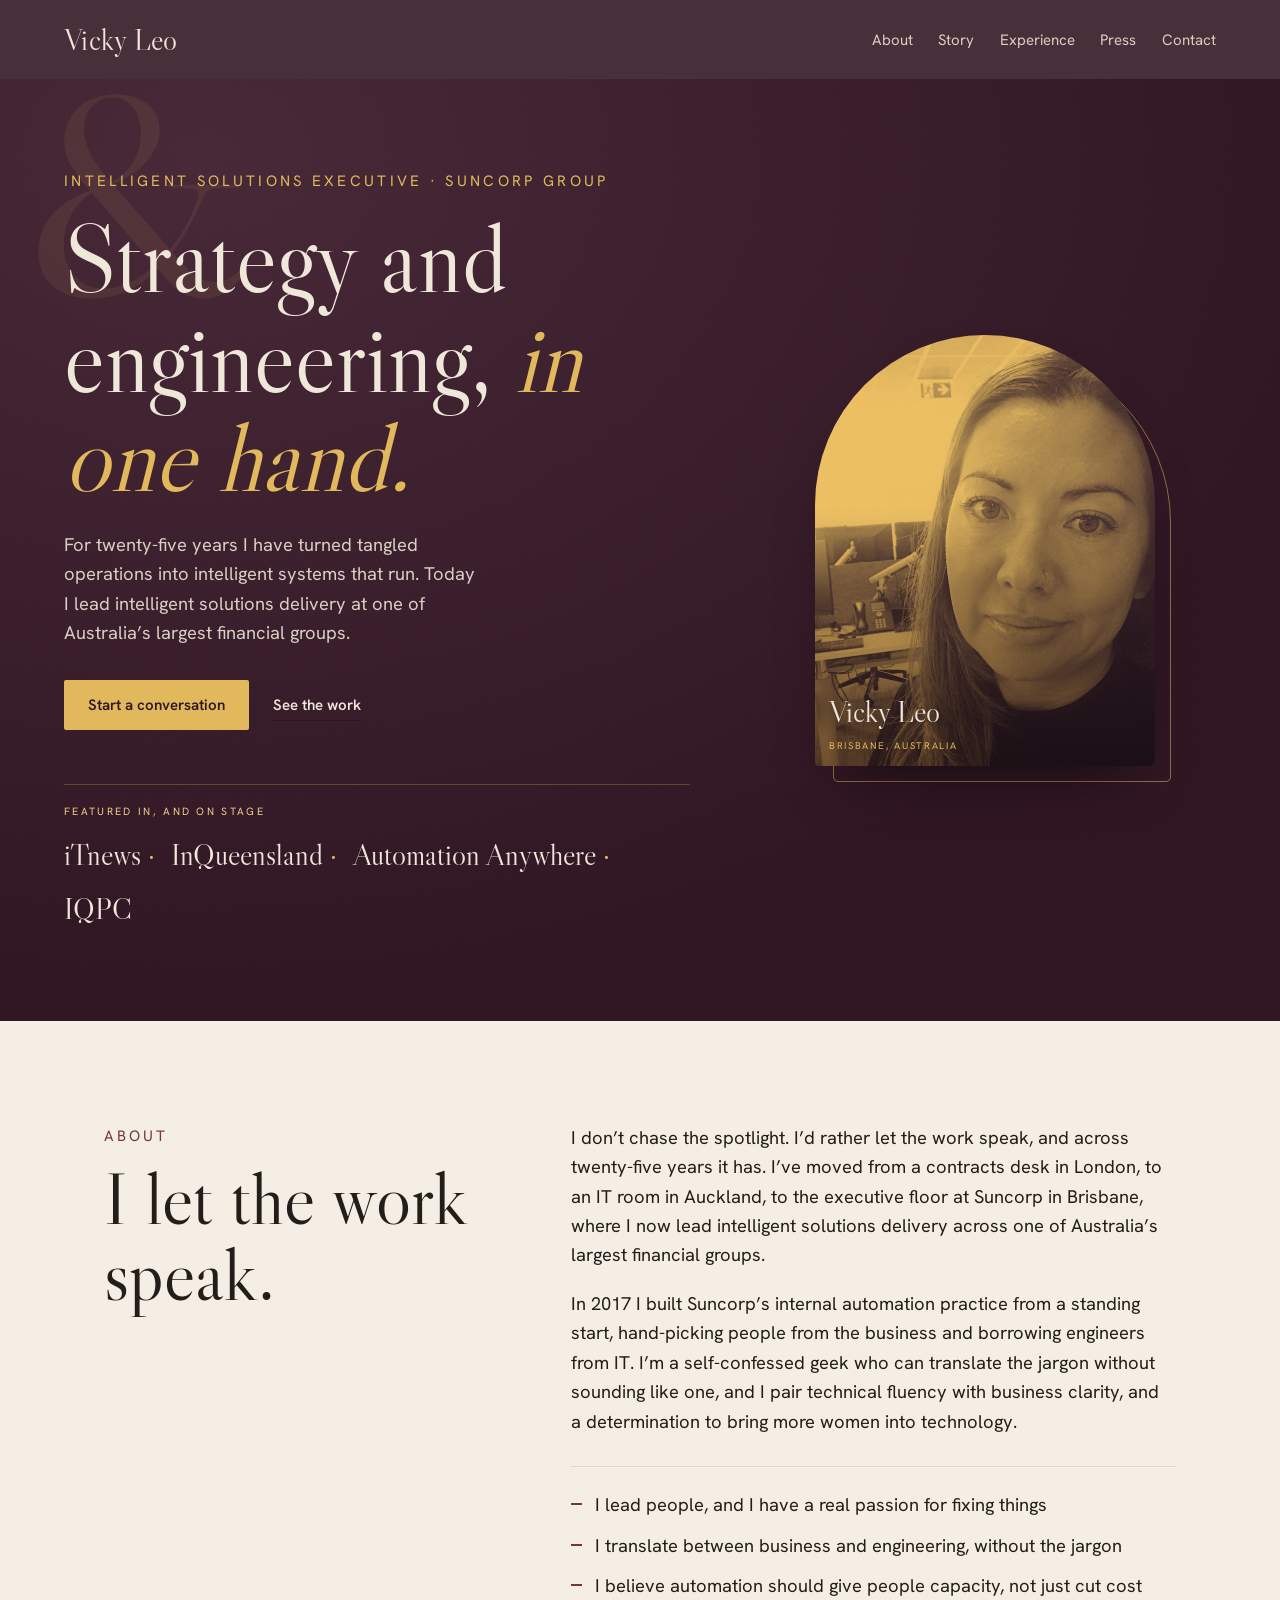
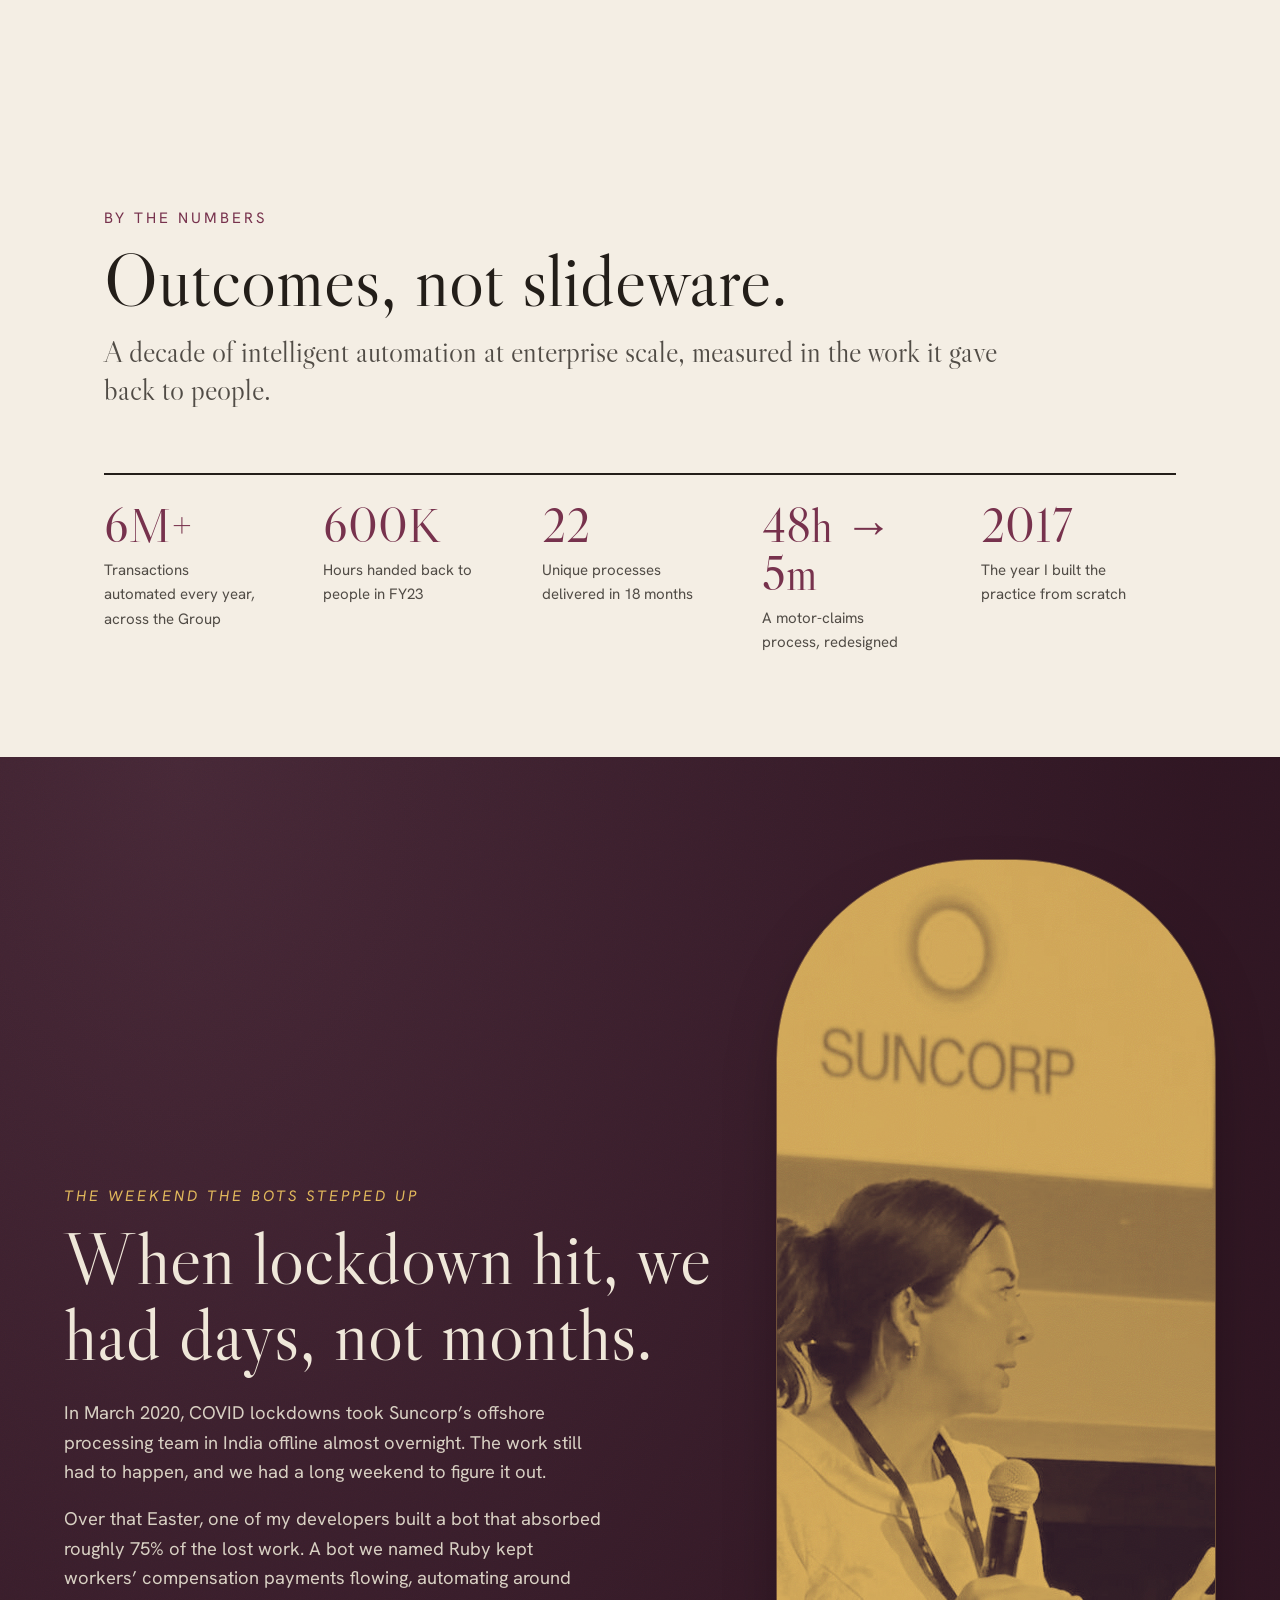
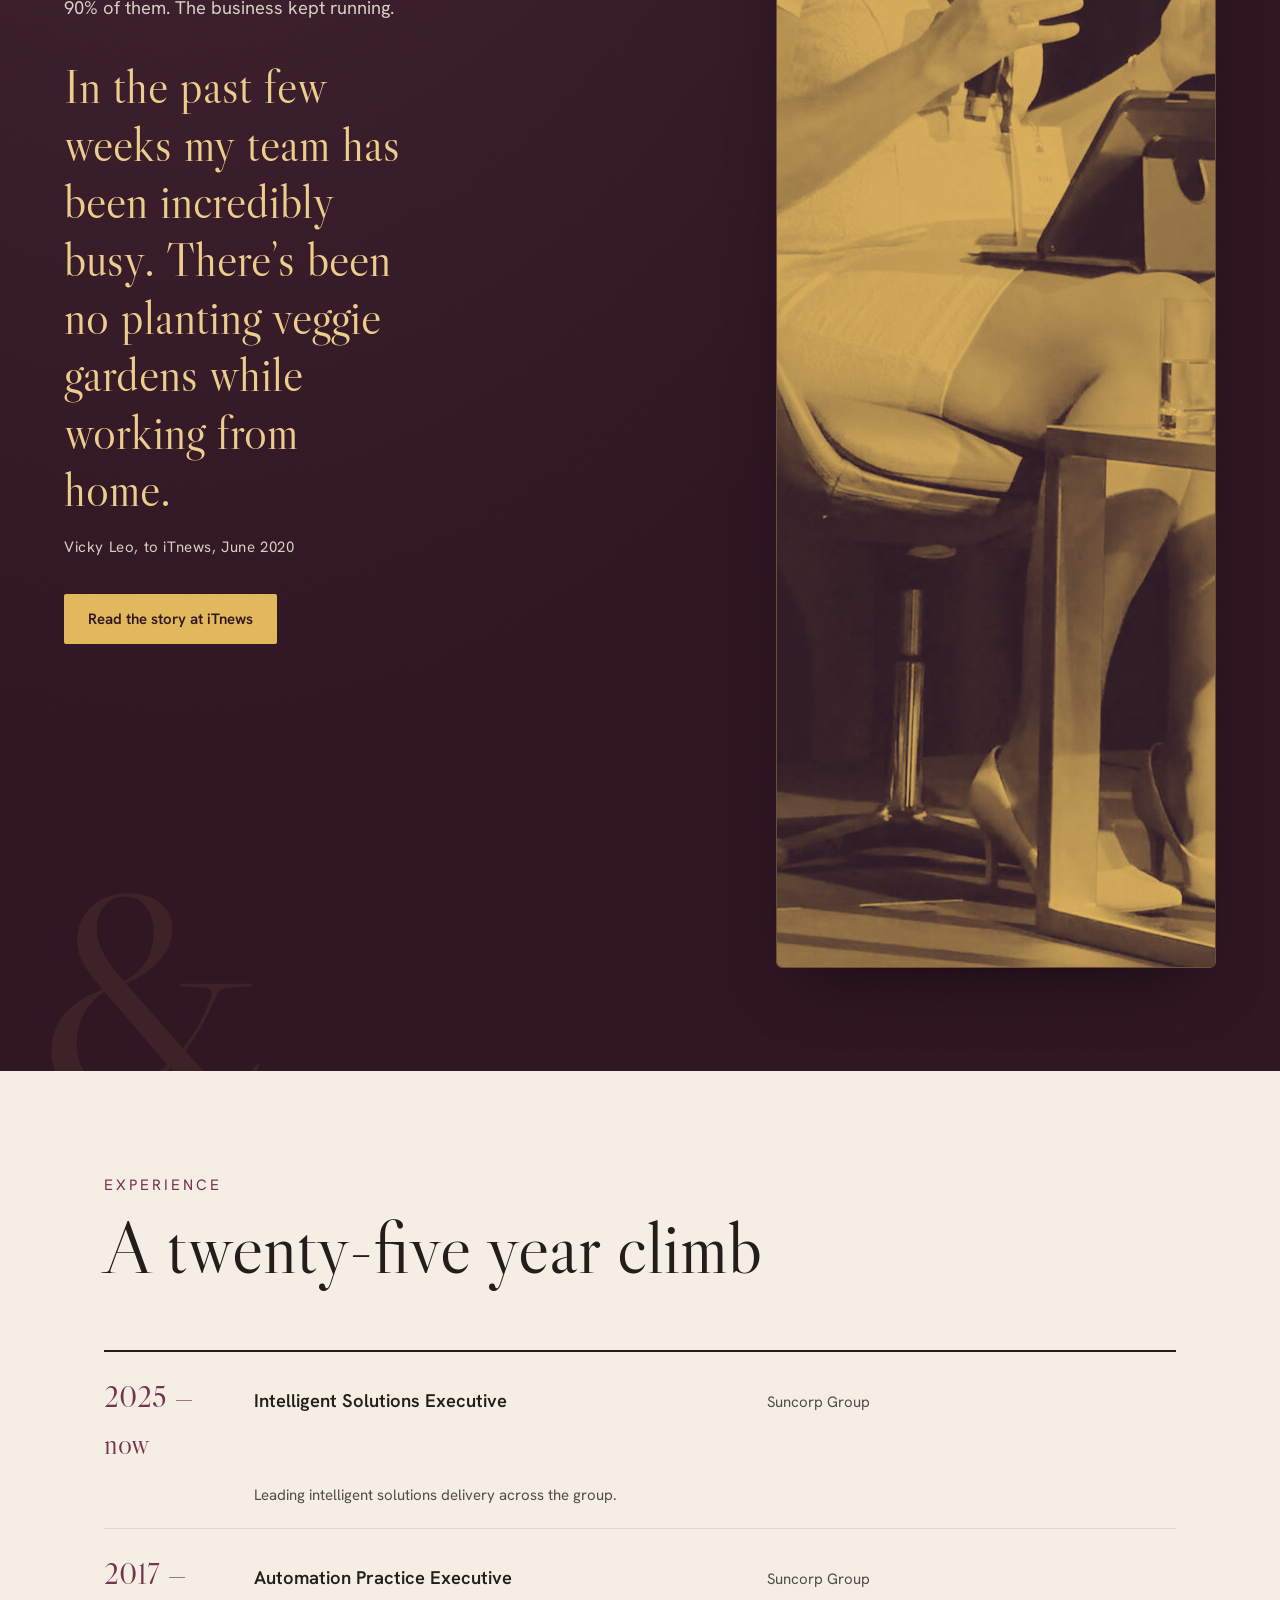
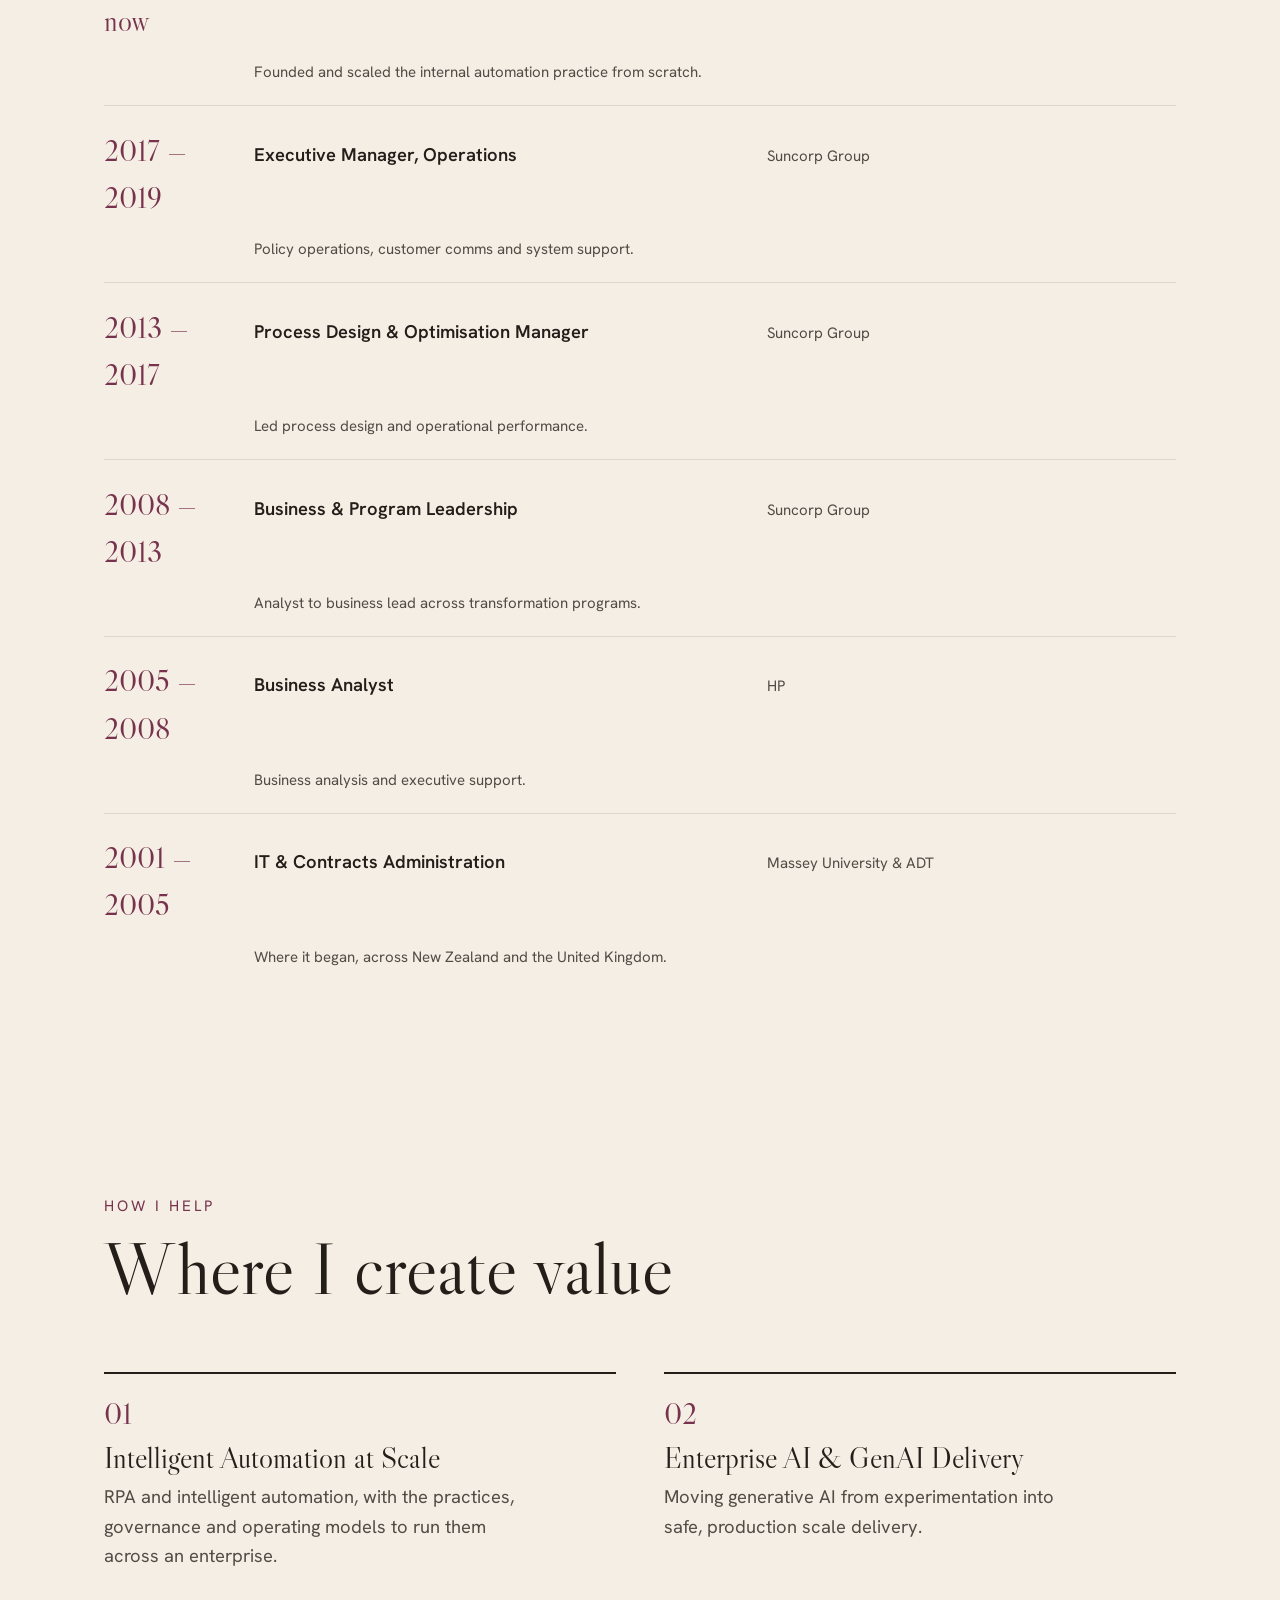
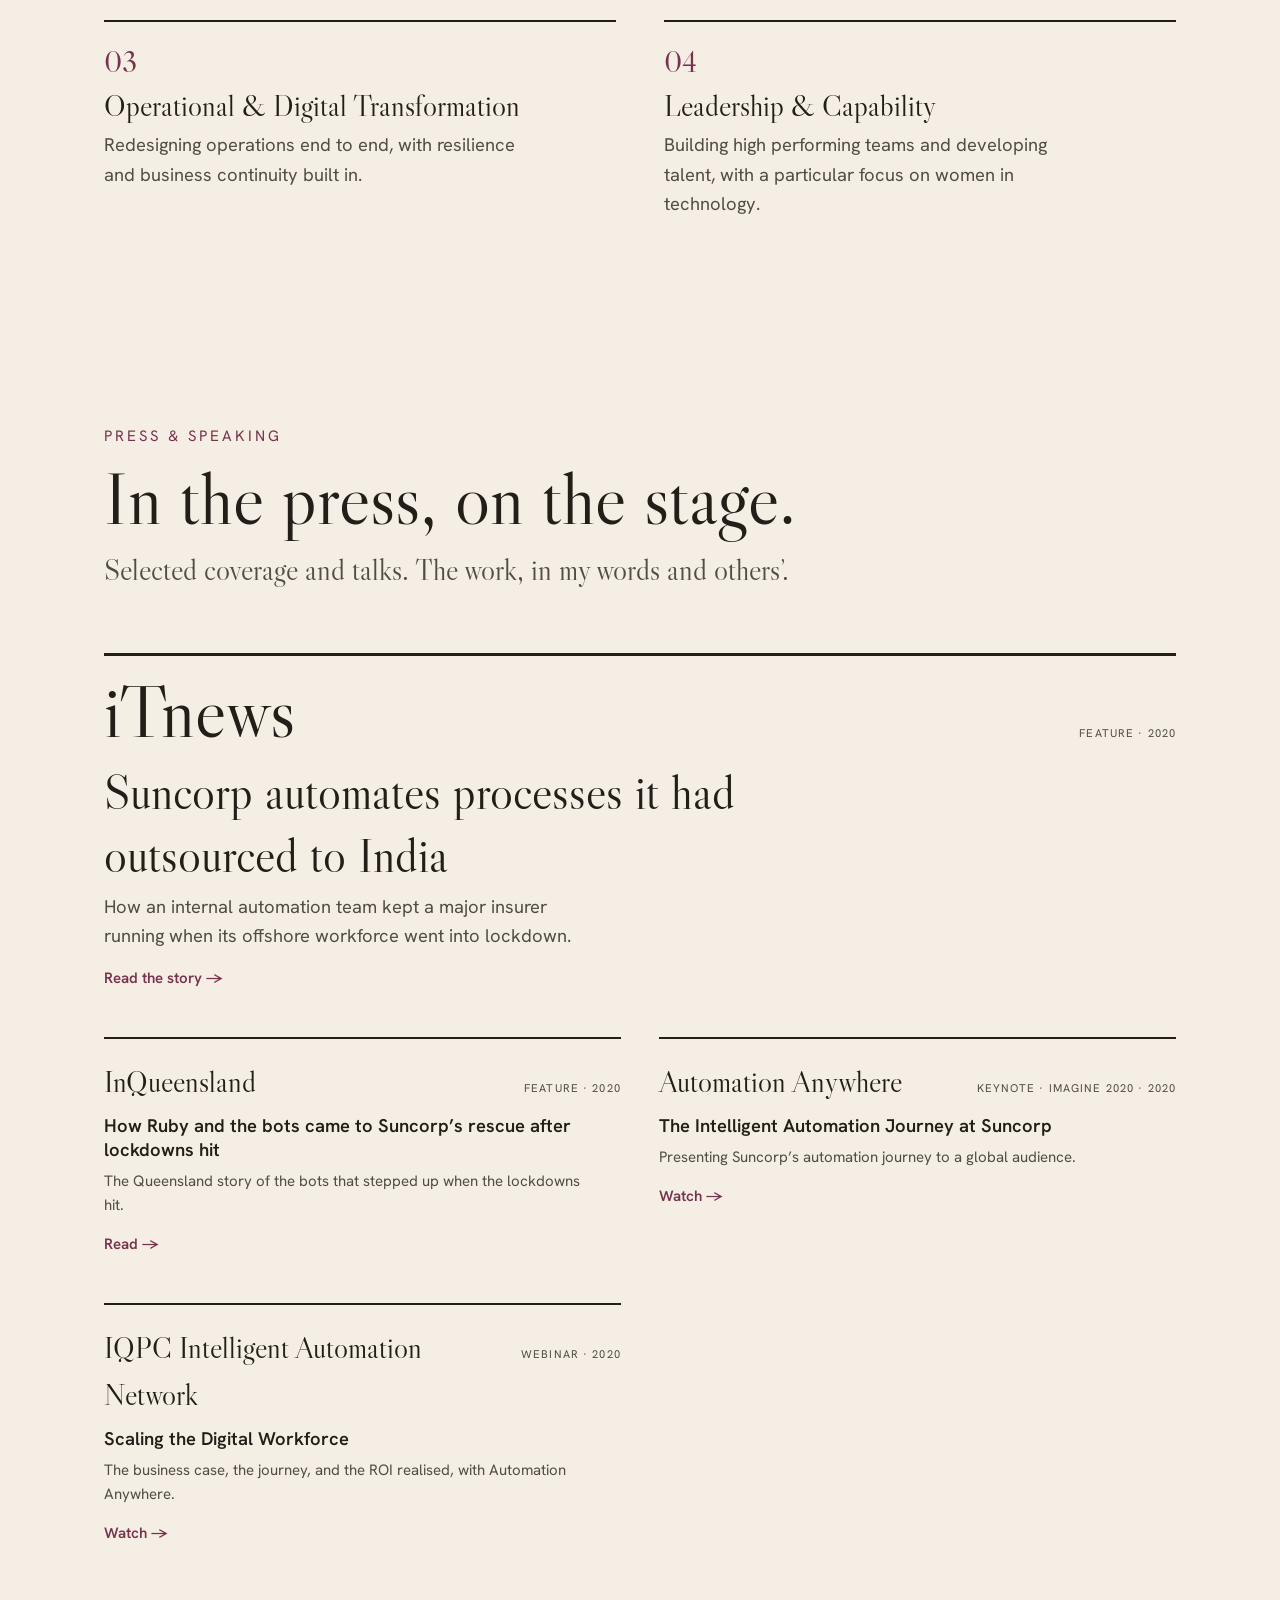
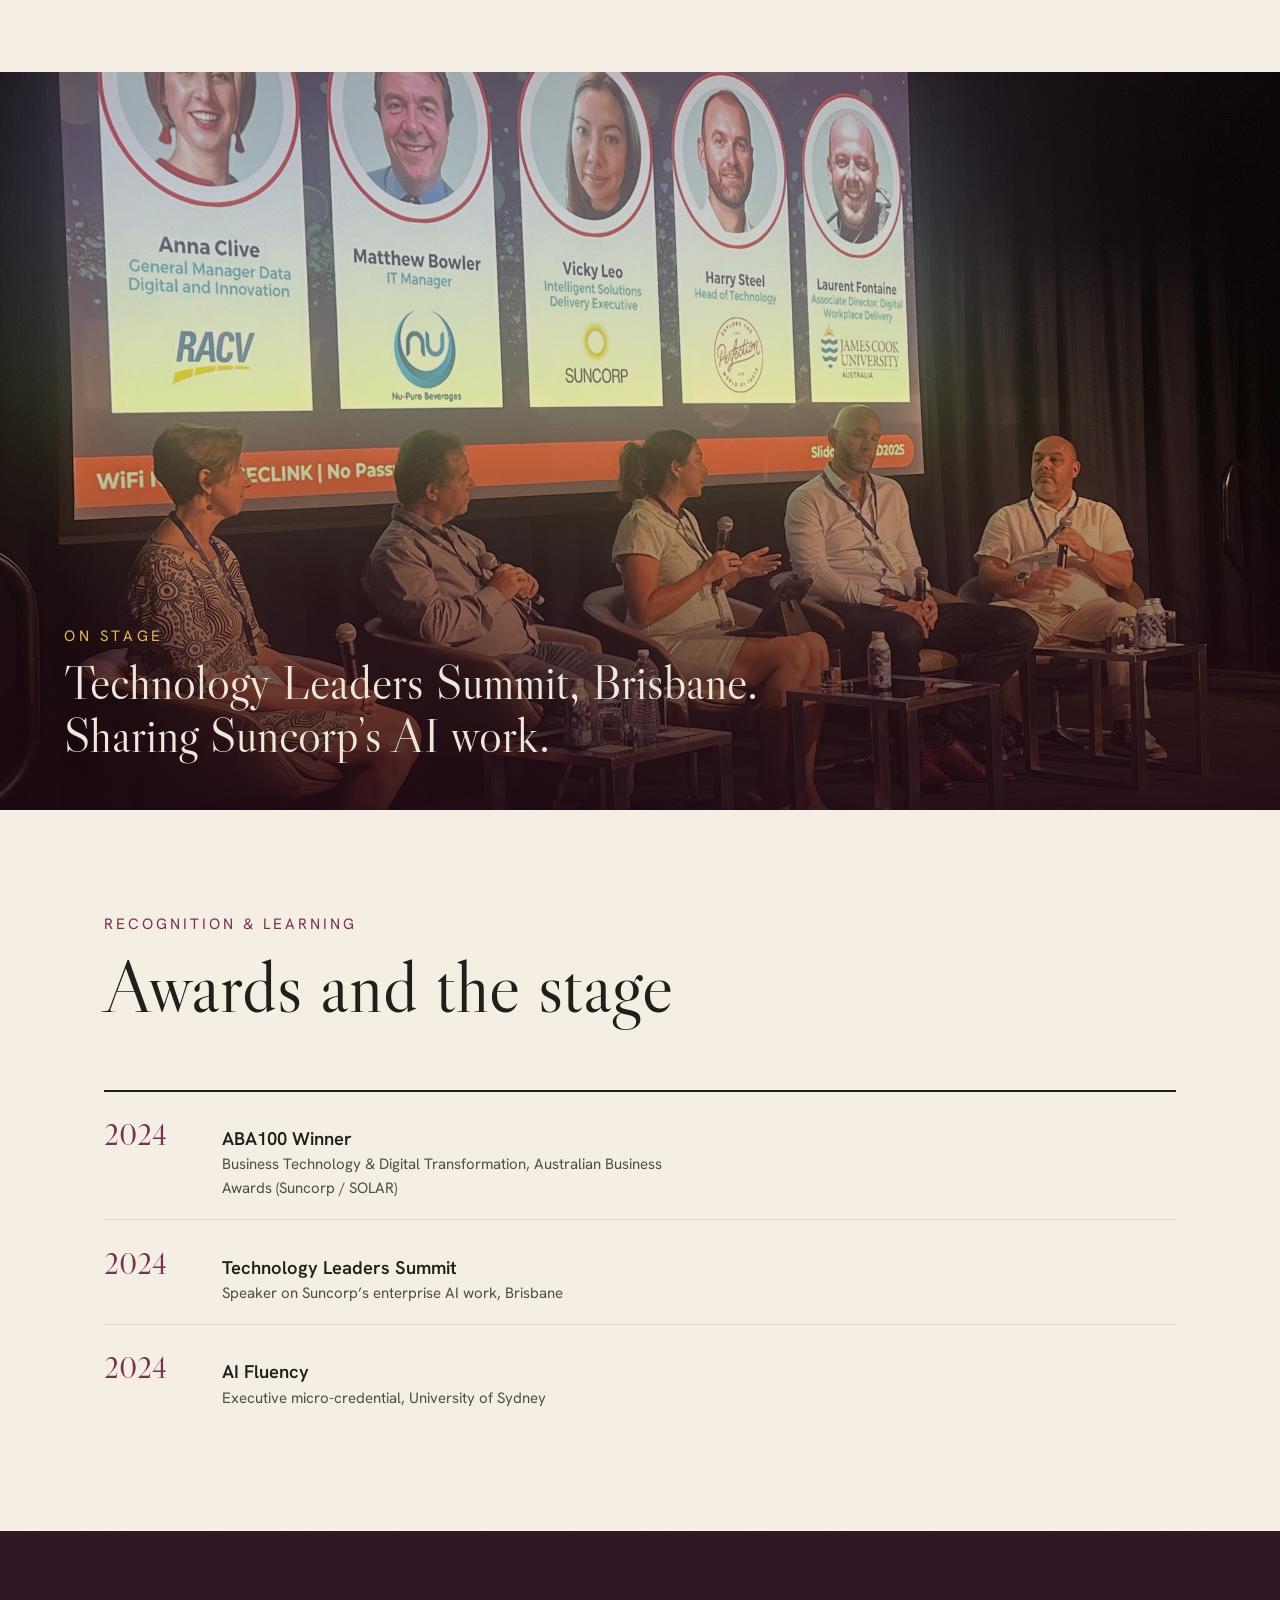
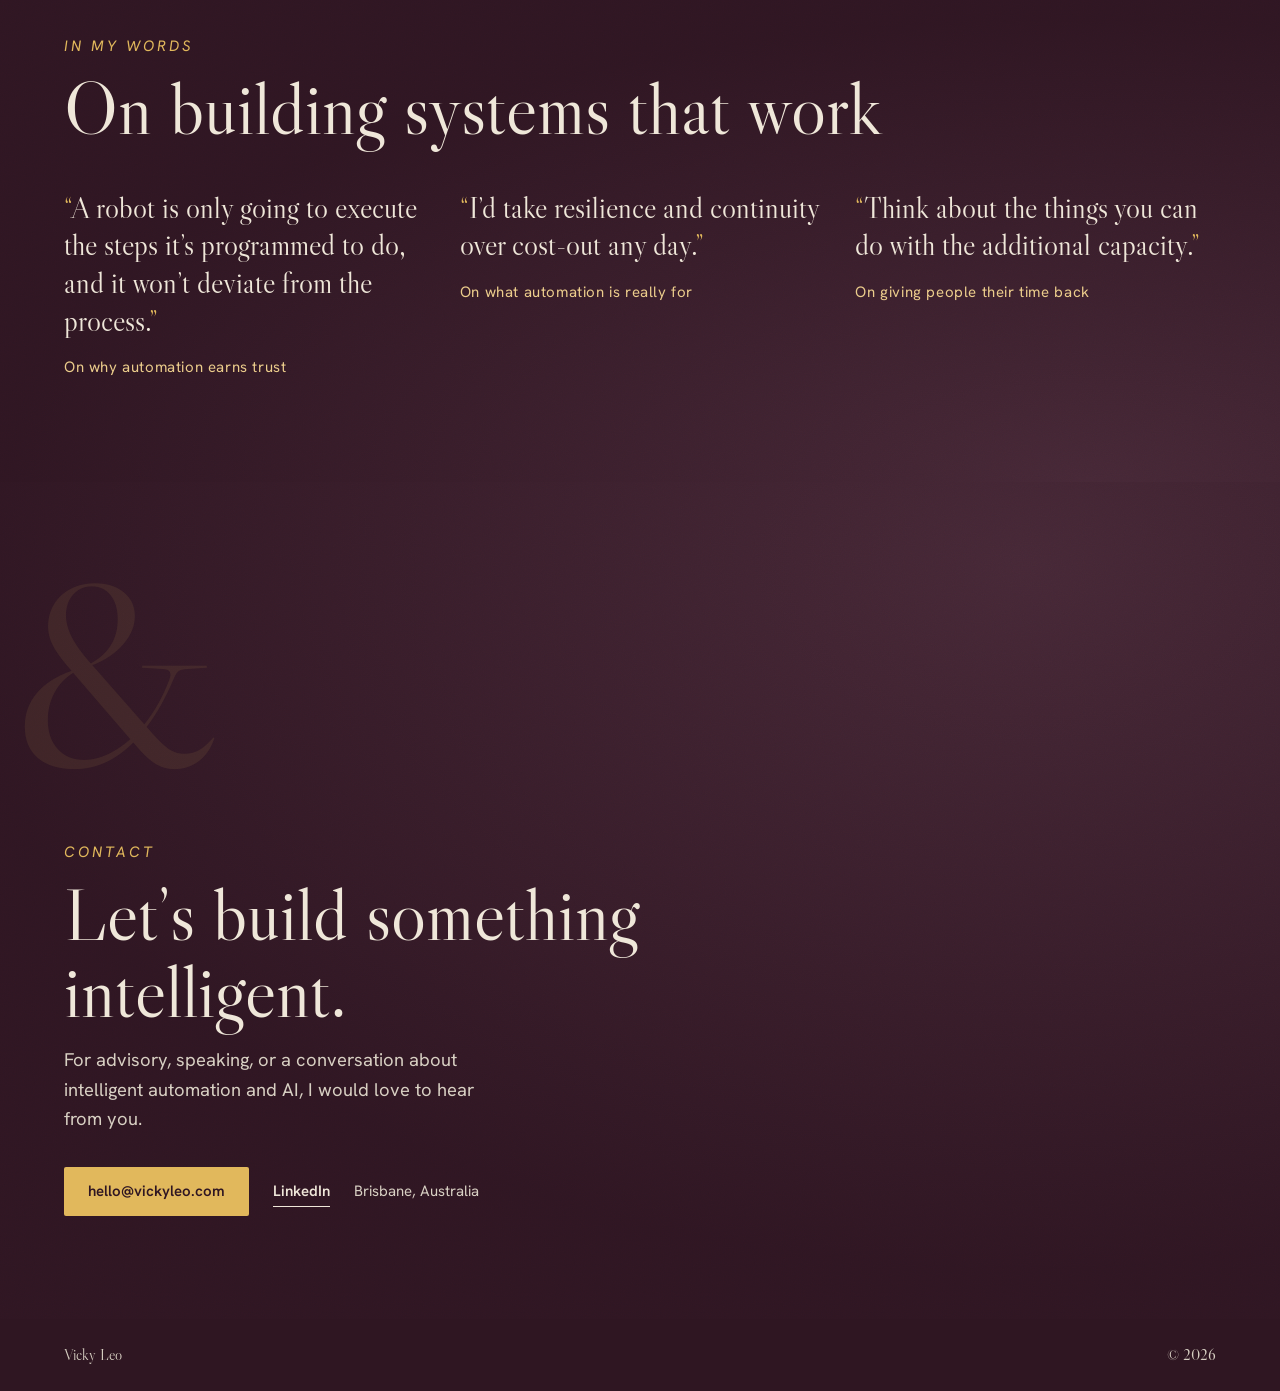
==== commit 8c10d86c: "fix: reliable scroll-reveal (hero no longer blank); add no-JS fallback Co-Authored-By: Claude Opus 4" ====
--- a/index.html
+++ b/index.html
@@ -16,6 +16,7 @@
   <link href="https://fonts.googleapis.com/css2?family=Libre+Caslon+Display&family=Hanken+Grotesk:wght@400;500;600;700&display=swap" rel="stylesheet">
   <link rel="stylesheet" href="assets/css/tokens.css">
   <link rel="stylesheet" href="assets/css/site.css">
+  <noscript><style>.reveal{opacity:1 !important;transform:none !important}</style></noscript>
   <!-- content.js must load before render runs -->
   <script src="content.js"></script>
 </head>
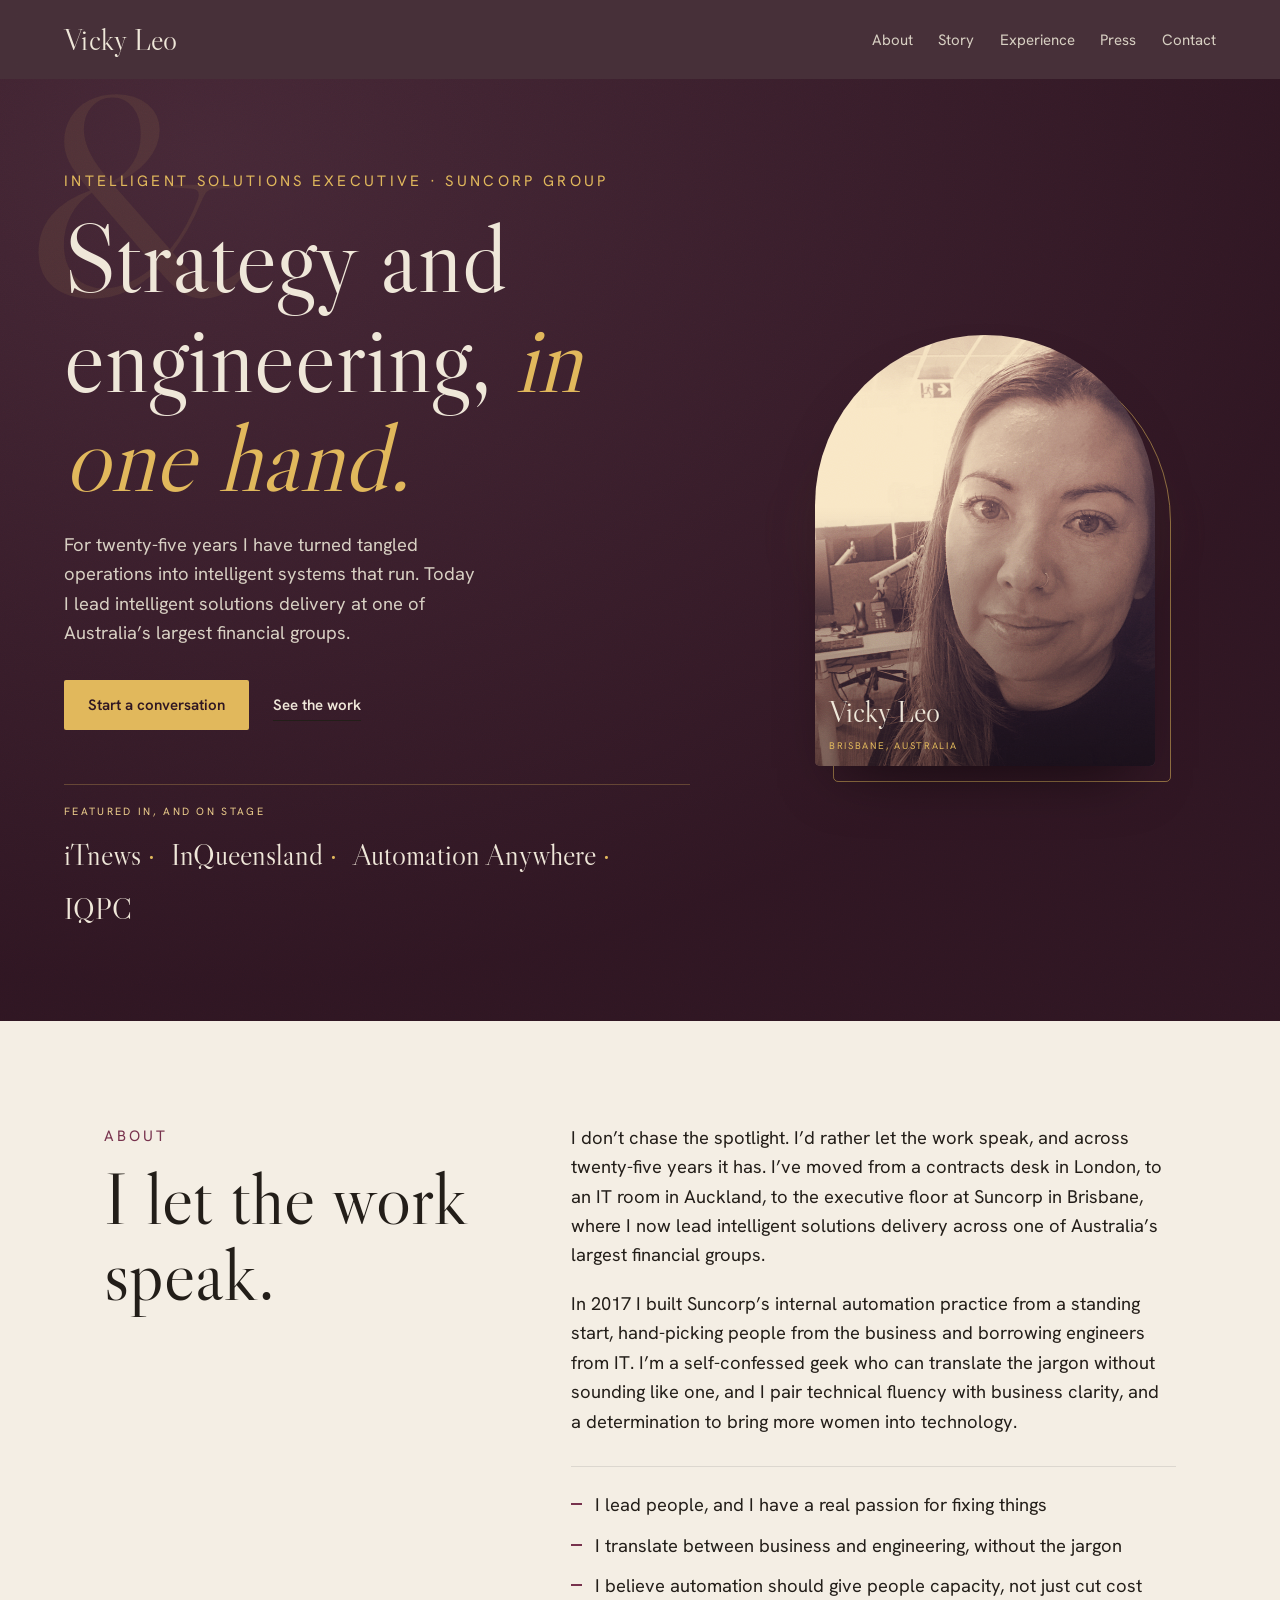
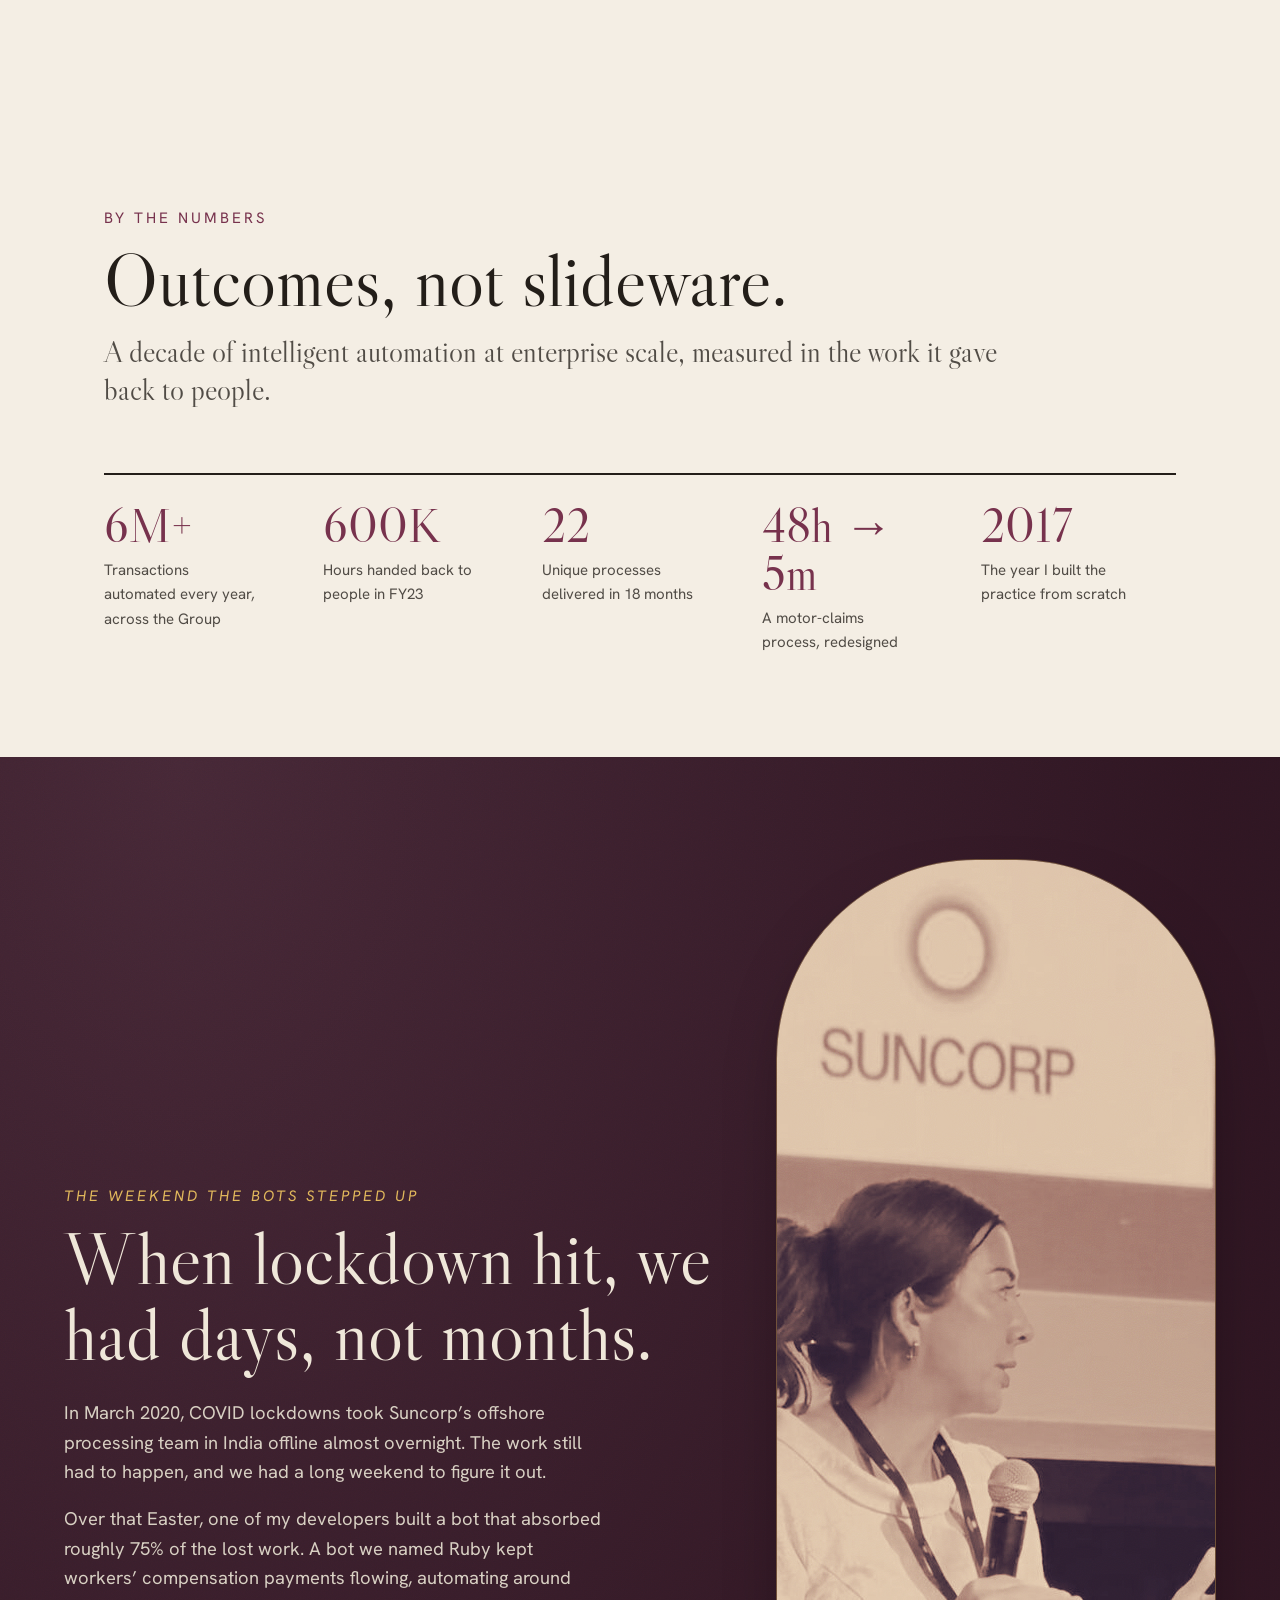
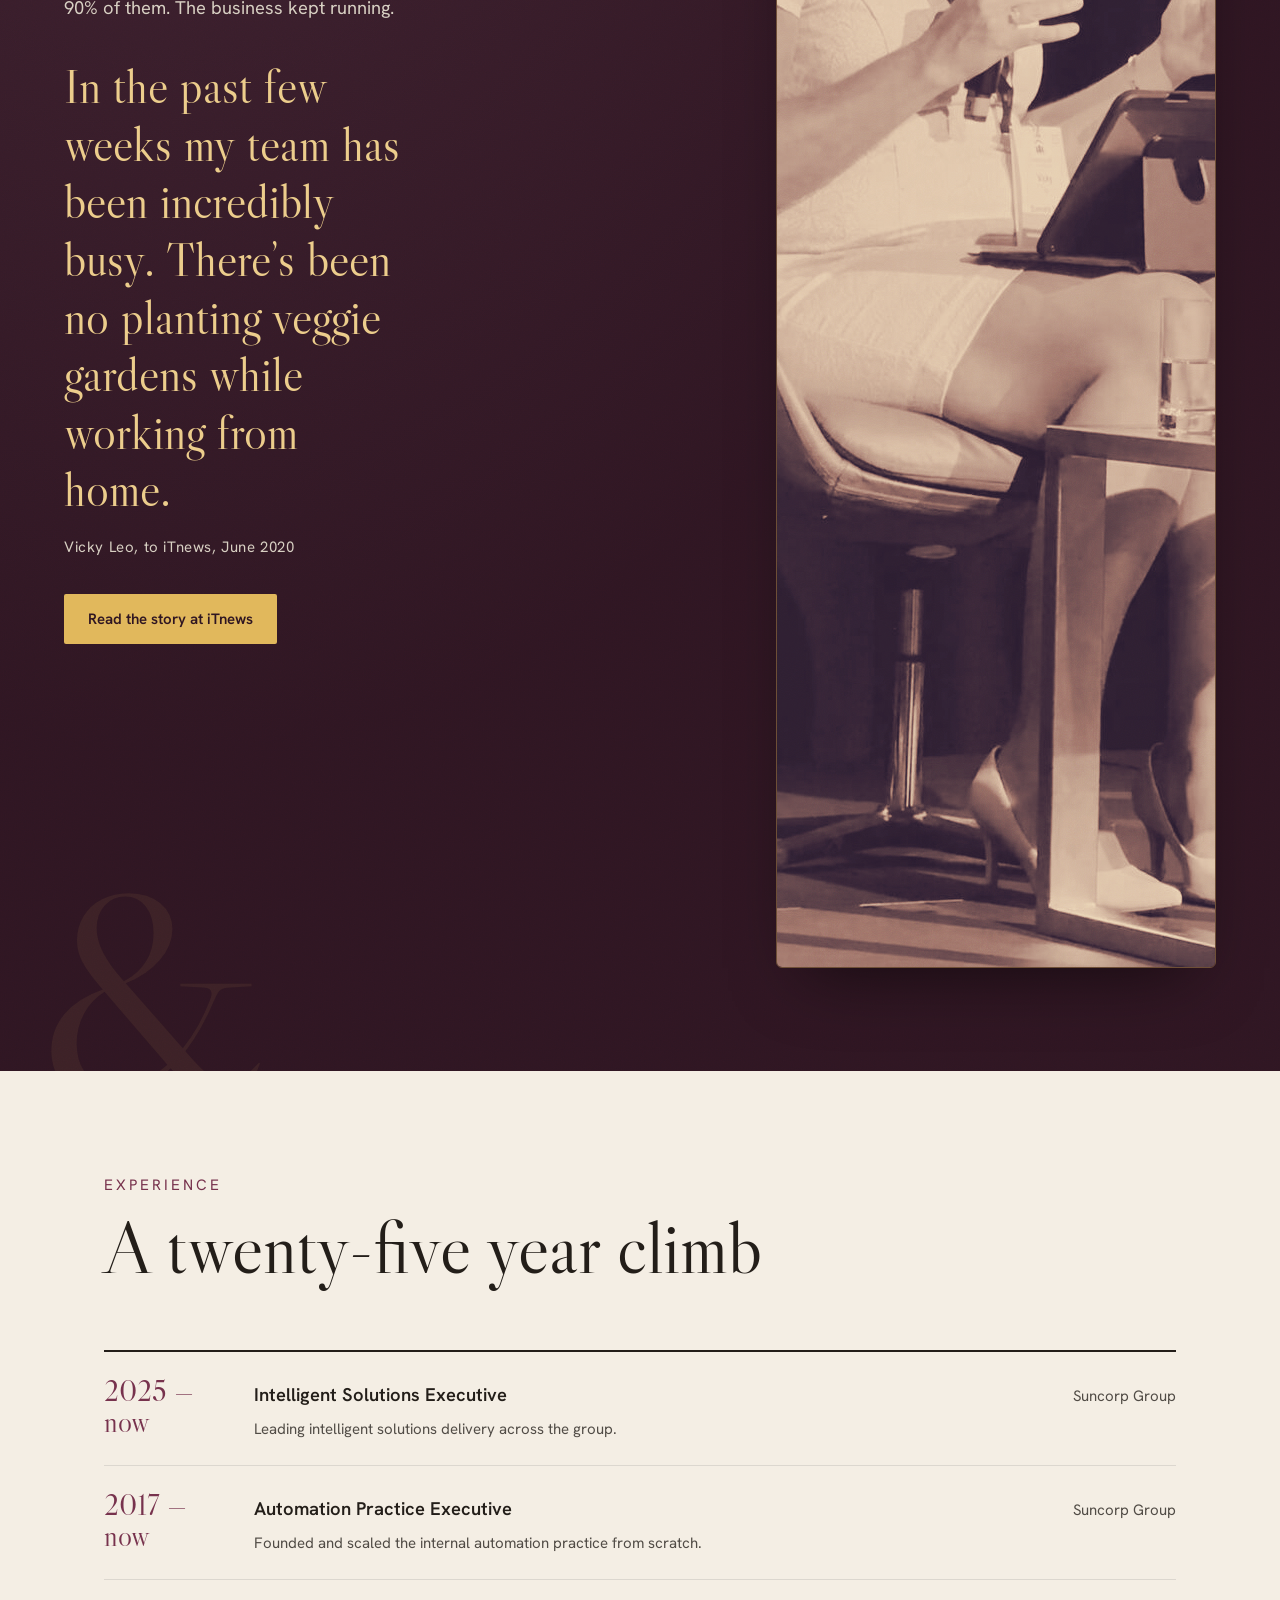
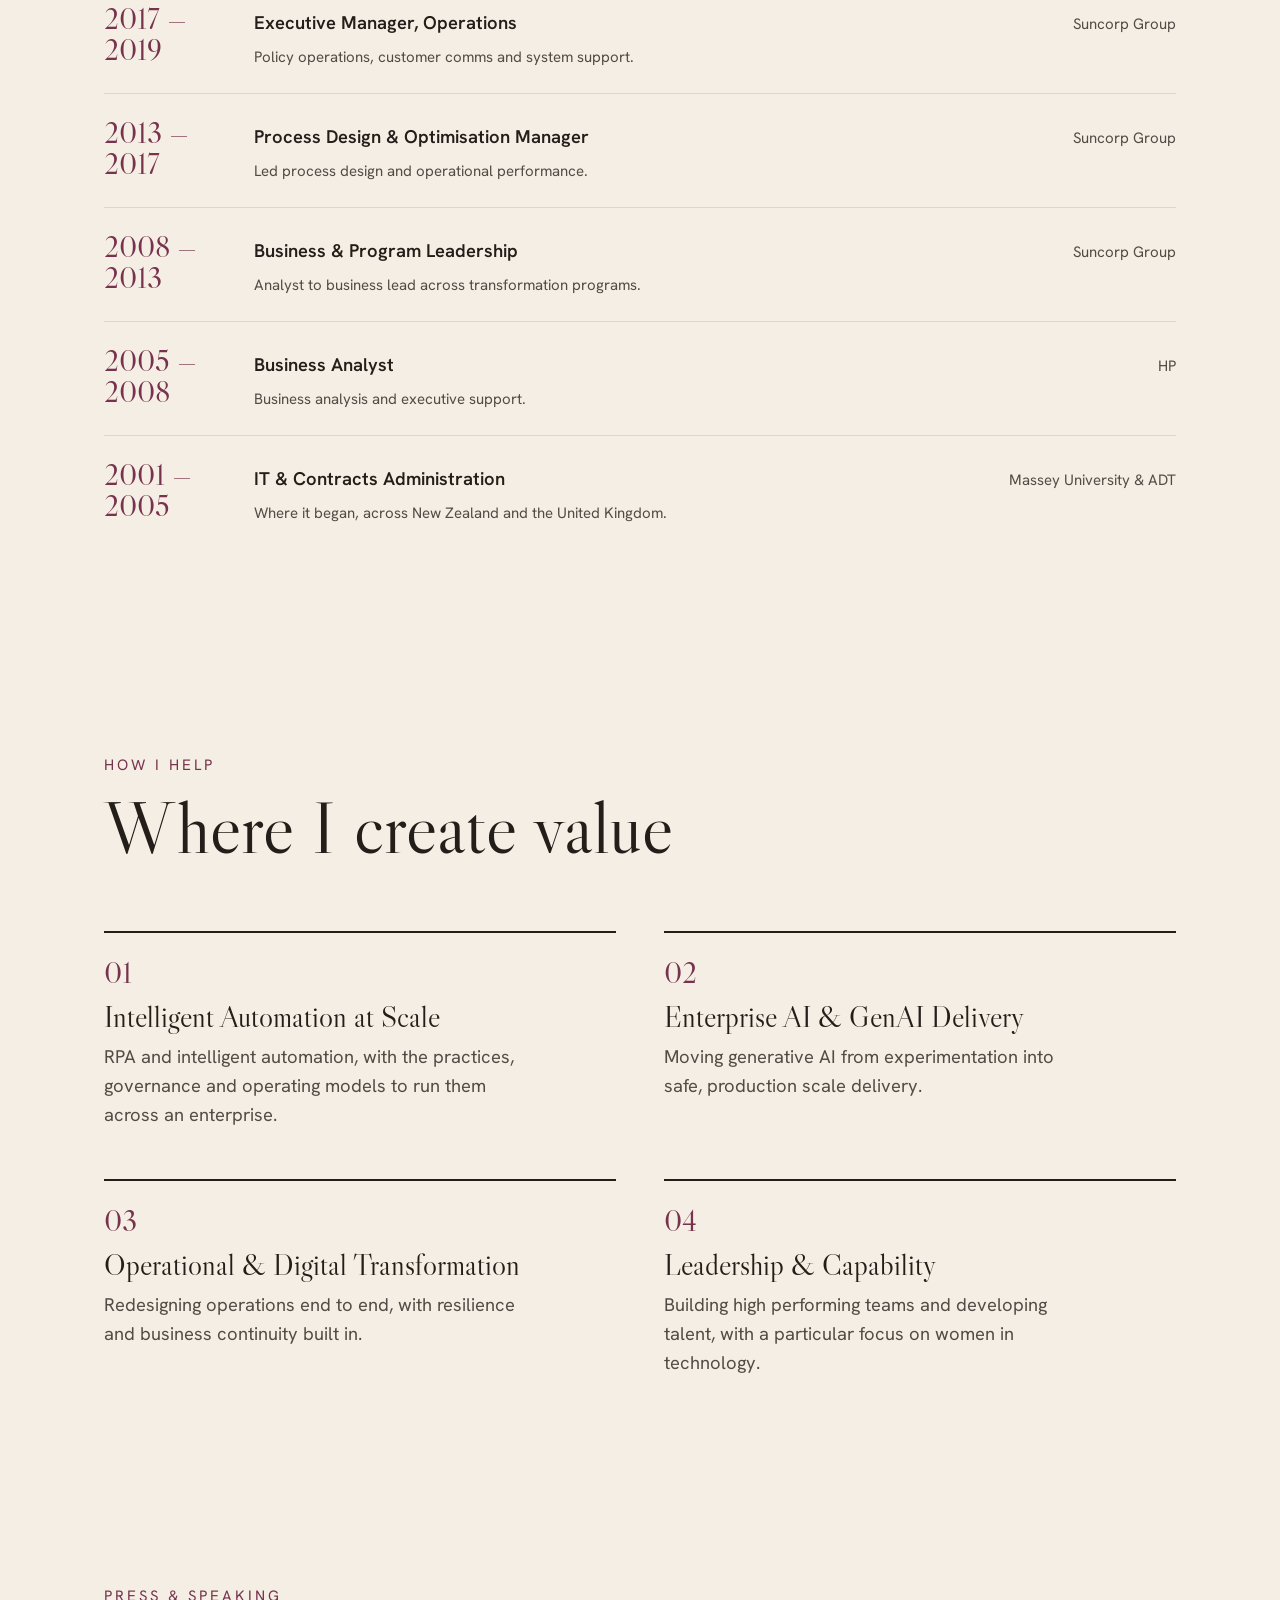
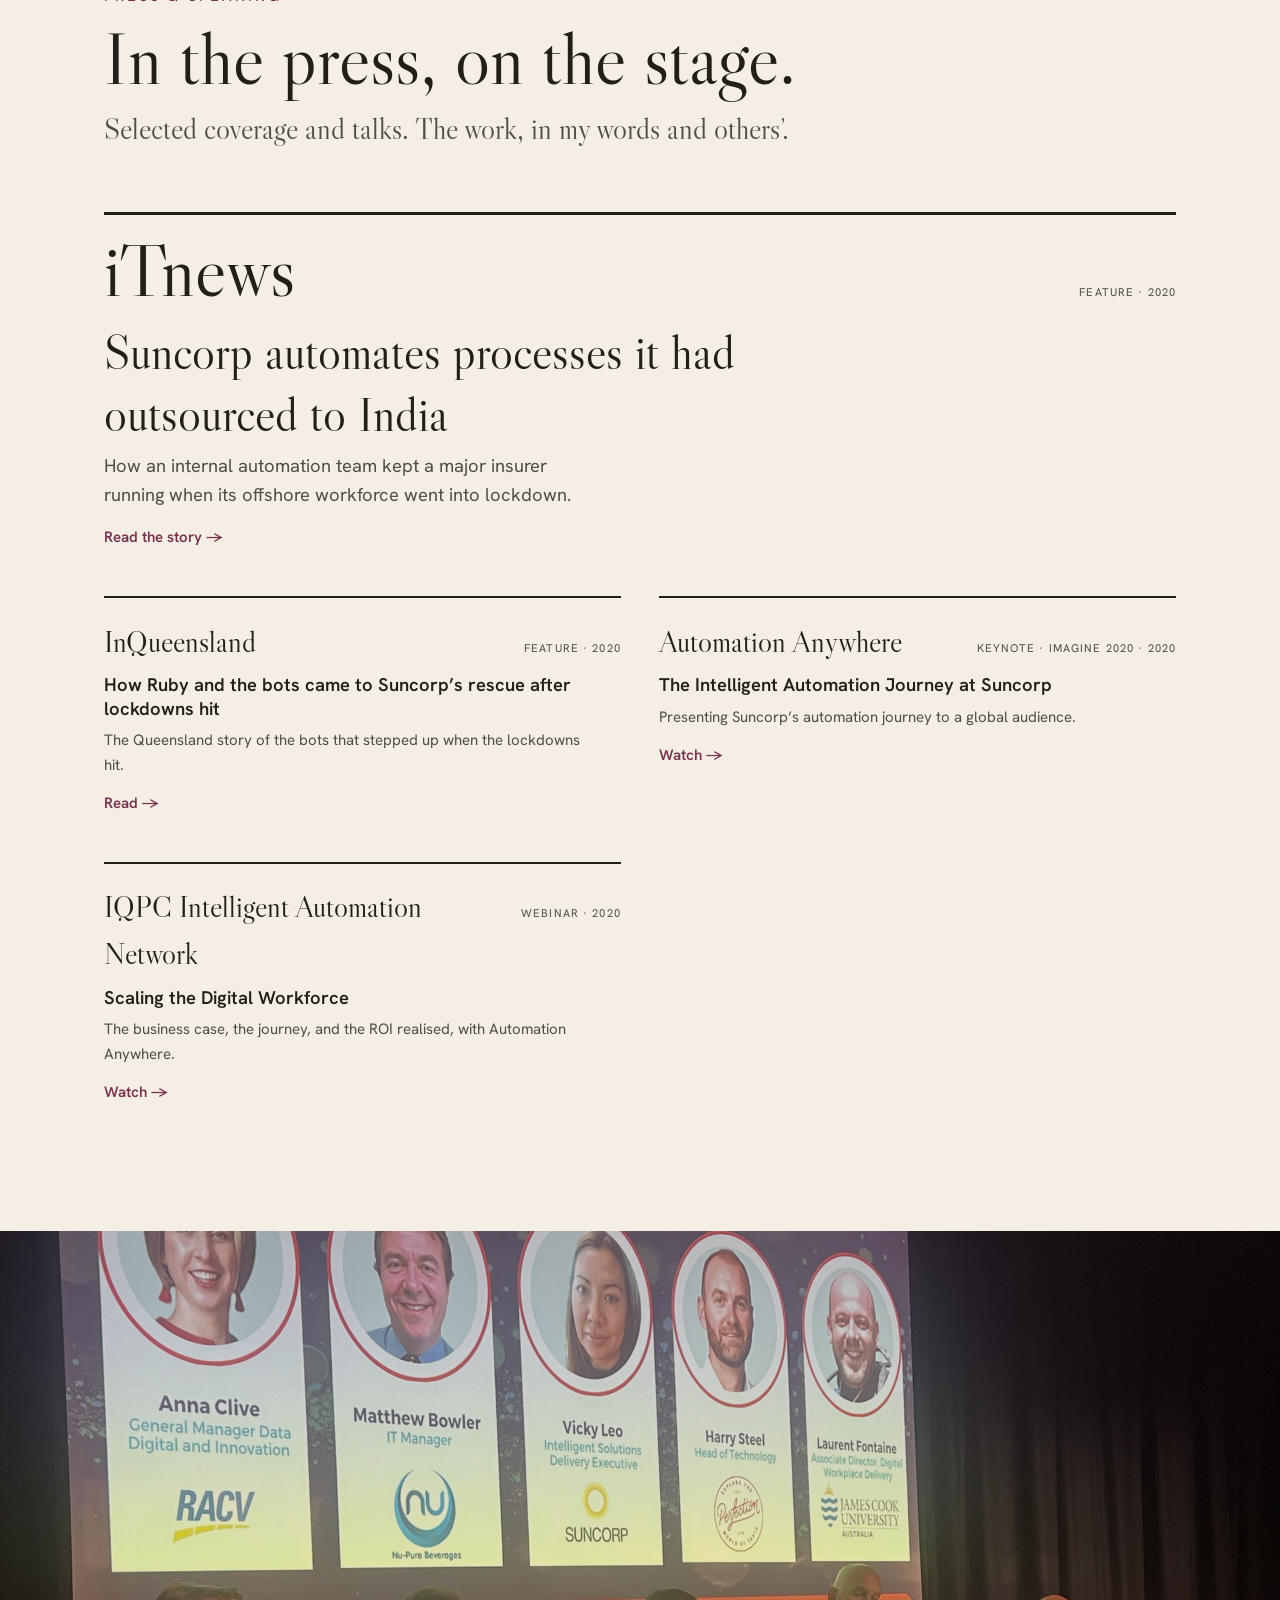
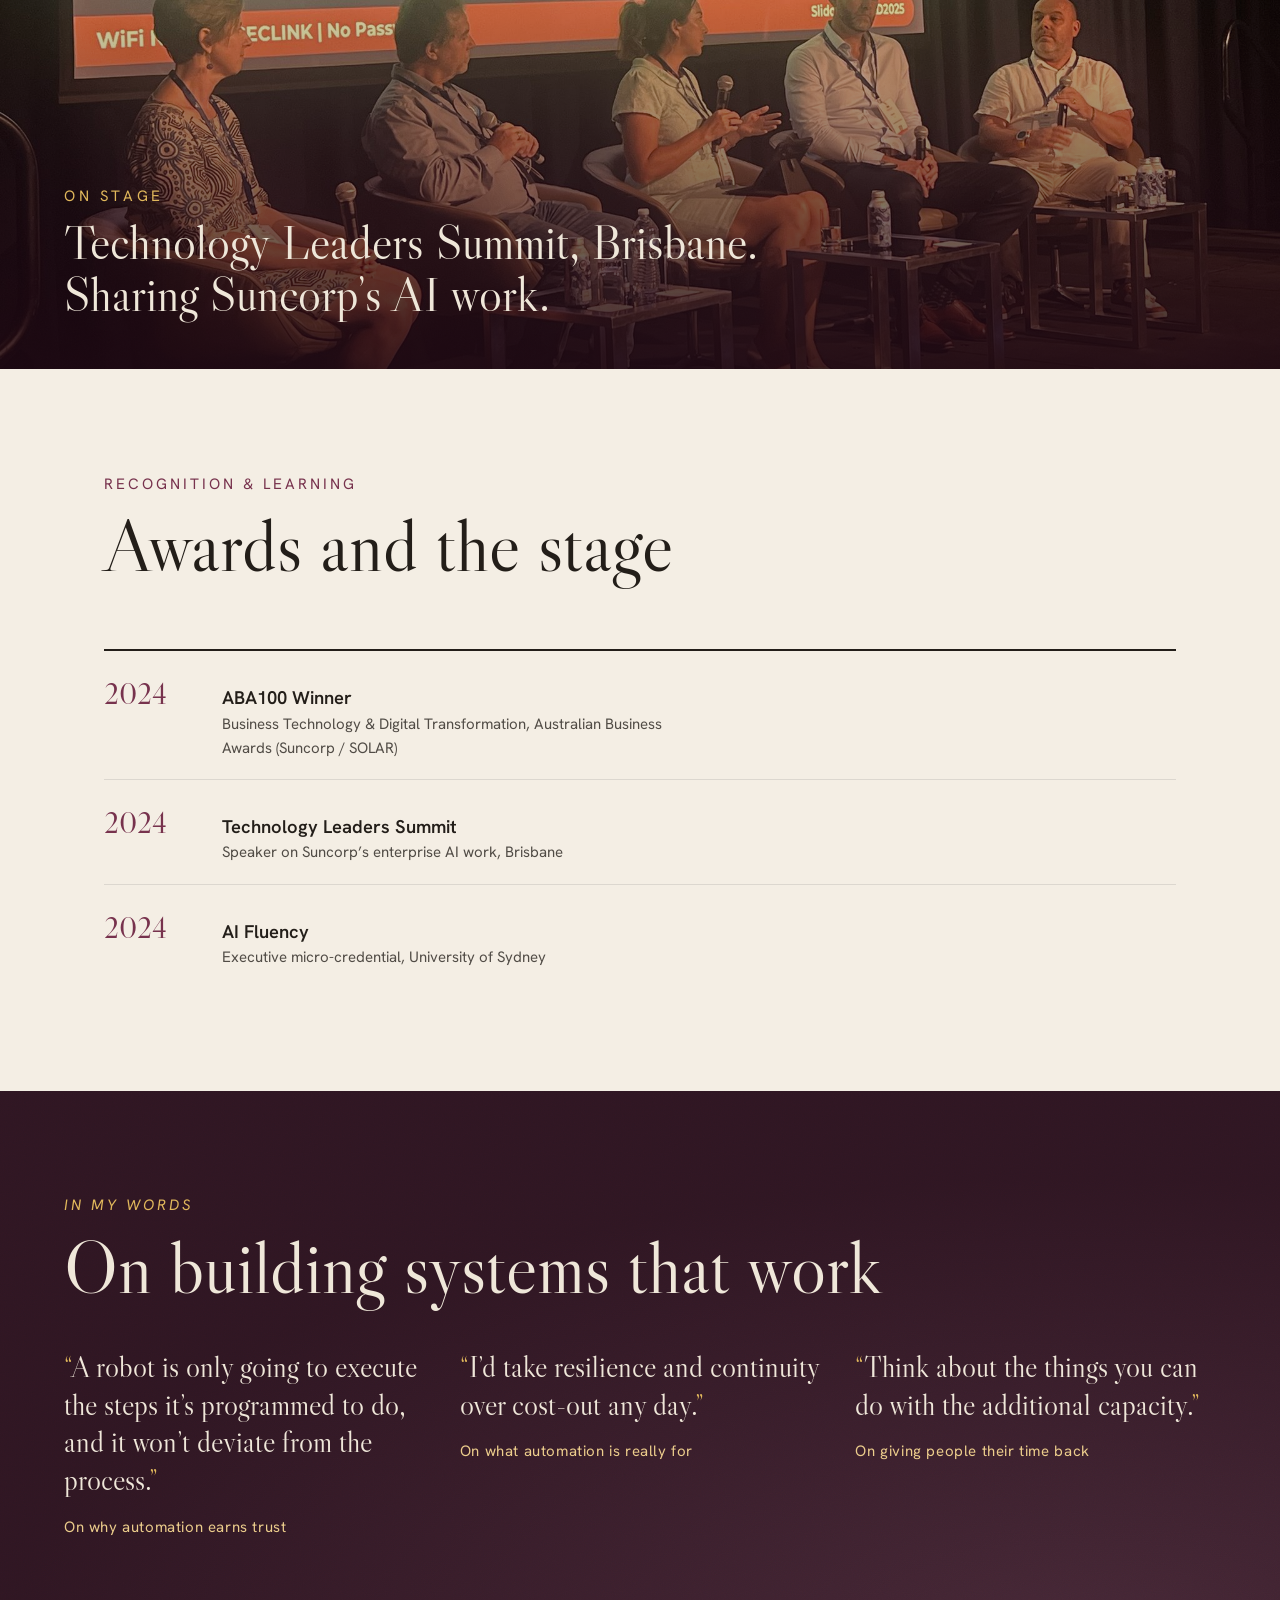
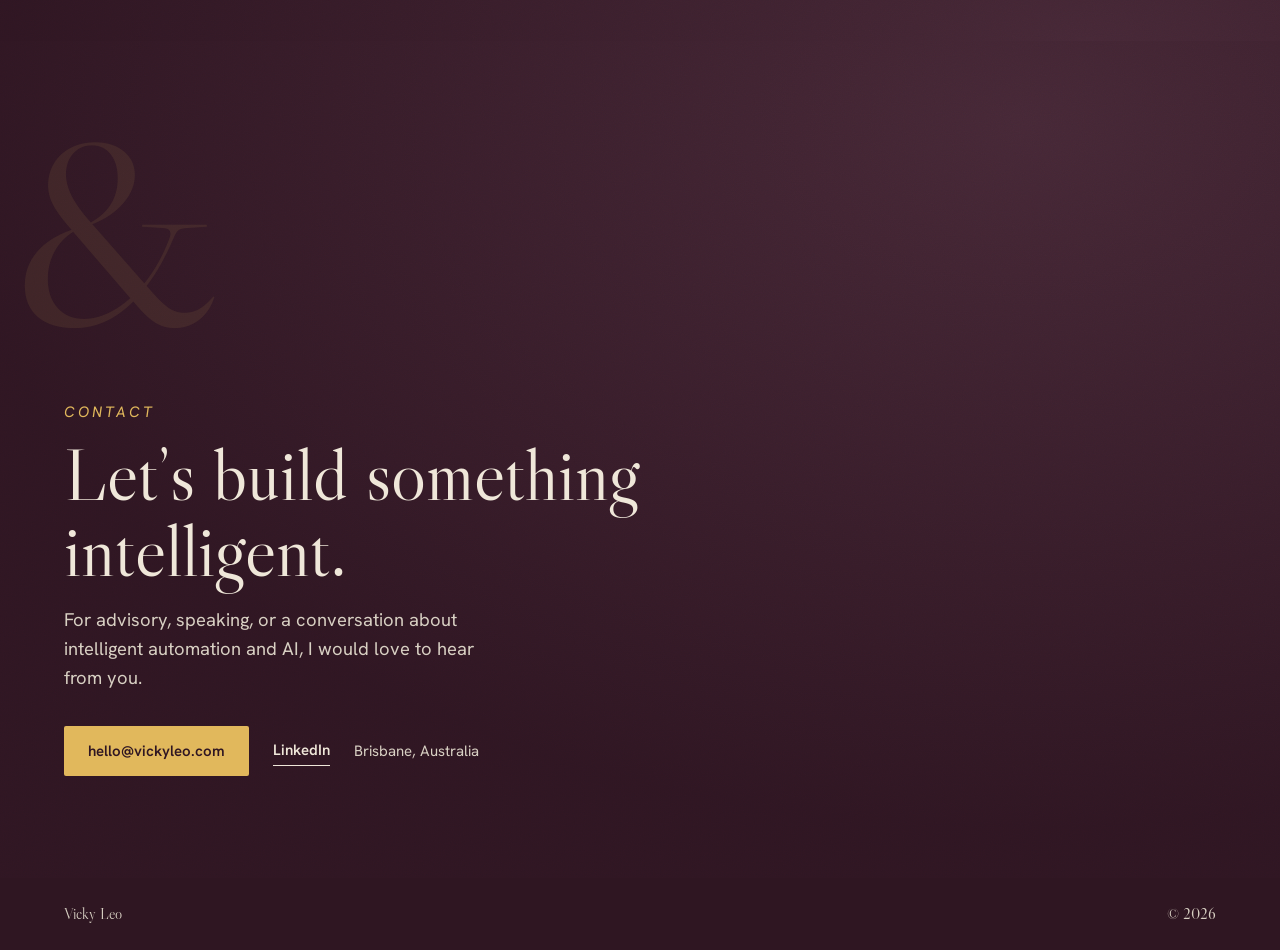
==== commit 6295222b: "feat: subtle motion + visual polish (duotone, timeline, nav) Publishes the latest site work onto the" ====
--- a/index.html
+++ b/index.html
@@ -3,7 +3,16 @@
 <head>
   <meta charset="utf-8">
   <meta name="viewport" content="width=device-width, initial-scale=1">
-  <meta name="robots" content="noindex">
+  <!-- Opt in to entrance/scroll motion only when JS runs and motion is welcome.
+       Set before first paint so the load choreography never flashes. If this
+       script never runs (no JS), the site renders fully visible and static. -->
+  <script>
+    try {
+      if (!(window.matchMedia && window.matchMedia('(prefers-reduced-motion: reduce)').matches)) {
+        document.documentElement.classList.add('vl-anim');
+      }
+    } catch (e) {}
+  </script>
   <title>Vicky Leo — Intelligent Solutions Executive</title>
   <meta name="description" content="Vicky Leo, Intelligent Solutions Executive at Suncorp. Twenty-five years turning complexity into intelligent automation and enterprise AI, delivered at scale.">
   <meta property="og:title" content="Vicky Leo — Intelligent Solutions Executive">
@@ -25,10 +34,12 @@
   <svg width="0" height="0" style="position:absolute" aria-hidden="true">
     <filter id="vl-duo" color-interpolation-filters="sRGB">
       <feColorMatrix type="matrix" values="0.33 0.34 0.33 0 0  0.33 0.34 0.33 0 0  0.33 0.34 0.33 0 0  0 0 0 1 0"/>
+      <!-- Aubergine shadows -> warm rose-gold mids -> soft champagne highlights.
+           Three-point curve keeps skin flattering instead of mustard-yellow. -->
       <feComponentTransfer>
-        <feFuncR type="table" tableValues="0.17 0.92"/>
-        <feFuncG type="table" tableValues="0.10 0.74"/>
-        <feFuncB type="table" tableValues="0.15 0.38"/>
+        <feFuncR type="table" tableValues="0.16 0.62 0.97"/>
+        <feFuncG type="table" tableValues="0.11 0.45 0.90"/>
+        <feFuncB type="table" tableValues="0.19 0.41 0.77"/>
       </feComponentTransfer>
     </filter>
   </svg>
@@ -136,7 +147,7 @@
         </div>
         <figure class="story__media">
           <div class="story__frame">
-            <img src="assets/img/vicky-speaking.jpg" alt="Vicky Leo speaking on a panel at the Technology Leaders Summit in Brisbane" width="1280" height="1707">
+            <img class="kb" src="assets/img/vicky-speaking.jpg" alt="Vicky Leo speaking on a panel at the Technology Leaders Summit in Brisbane" width="1280" height="1707">
             <span class="story__frame-grain" aria-hidden="true"></span>
           </div>
         </figure>
@@ -231,7 +242,7 @@
 
     <!-- ON STAGE (full-width image band) -->
     <figure class="stage" id="on-stage">
-      <img class="stage__img" src="assets/img/vicky-stage.jpg" alt="Vicky Leo on a panel at the Technology Leaders Summit, her name and title shown on the screen behind" width="2048" height="1536">
+      <img class="stage__img kb" src="assets/img/vicky-stage.jpg" alt="Vicky Leo on a panel at the Technology Leaders Summit, her name and title shown on the screen behind" width="2048" height="1536">
       <span class="stage__overlay" aria-hidden="true"></span>
       <figcaption class="stage__cap">
         <span class="stage__eyebrow" data-vl="media.stageEyebrow">On stage</span>
--- a/assets/css/tokens.css
+++ b/assets/css/tokens.css
@@ -31,6 +31,10 @@
   --space-section: clamp(4rem, 8vw, 8rem);
   --space-gutter: clamp(1.4rem, 5vw, 4rem);
 
+  /* Motion — natural deceleration, no bounce */
+  --ease-out-quint: cubic-bezier(0.22, 1, 0.36, 1);
+  --ease-out-expo: cubic-bezier(0.16, 1, 0.3, 1);
+
   /* Film grain (SVG fractal noise) */
   --grain: url("data:image/svg+xml,%3Csvg xmlns='http://www.w3.org/2000/svg' width='180' height='180'%3E%3Cfilter id='n'%3E%3CfeTurbulence type='fractalNoise' baseFrequency='0.9' numOctaves='2' stitchTiles='stitch'/%3E%3C/filter%3E%3Crect width='100%25' height='100%25' filter='url(%23n)'/%3E%3C/svg%3E");
 }
--- a/assets/css/site.css
+++ b/assets/css/site.css
@@ -19,7 +19,7 @@
   background: color-mix(in oklch, var(--plum) 88%, transparent); backdrop-filter: blur(8px);
   color: var(--cream);
 }
-.nav__brand { font-family: var(--font-display); font-size: var(--step-1); text-decoration: none; letter-spacing: .01em; }
+.nav__brand { font-family: var(--font-display); font-size: var(--step-1); text-decoration: none; letter-spacing: .01em; white-space: nowrap; }
 .nav__links { display: flex; gap: clamp(.8rem, 2vw, 2rem); font-size: var(--step--1); }
 .nav__links a { text-decoration: none; color: var(--cream-dim); transition: color .3s; }
 .nav__links a:hover { color: var(--gold); }
@@ -63,6 +63,15 @@
 .frame__grain { position: absolute; inset: 0; background-image: var(--grain); background-size: 160px; opacity: .14; mix-blend-mode: overlay; }
 .frame__cap { position: absolute; left: 14px; bottom: 12px; font-family: var(--font-display); font-size: var(--step-1); color: var(--cream); z-index: 2; }
 .frame__cap small { display: block; font-family: var(--font-body); font-size: .6rem; letter-spacing: .18em; text-transform: uppercase; color: var(--gold); margin-top: .2rem; }
+
+/* Warm light behind the portrait so it reads as lit, not pasted on. */
+.hero__portrait::before {
+  content: ""; position: absolute; z-index: -1; pointer-events: none;
+  width: 116%; height: 84%; left: 50%; top: 46%; transform: translate(-50%, -50%);
+  background: radial-gradient(closest-side, oklch(0.80 0.12 85 / .26), oklch(0.80 0.12 85 / 0) 72%);
+  filter: blur(26px);
+}
+
 
 /* Shared section + paper world */
 .section { padding: var(--space-section) var(--space-gutter); max-width: 1200px; margin: 0 auto; }
@@ -86,12 +95,18 @@
 
 /* EXPERIENCE timeline */
 .exp__list { list-style: none; margin: 0; padding: 0; }
-.exp__row { display: grid; grid-template-columns: 8rem 1.2fr 1fr; gap: 1rem 1.4rem; align-items: baseline; padding: 1.3rem 0; border-top: 1px solid var(--line); }
+.exp__row {
+  display: grid;
+  grid-template-columns: 8rem minmax(0, 1.5fr) 1fr;
+  grid-template-areas: "period role org" "period blurb blurb";
+  column-gap: 1.4rem; row-gap: .4rem;
+  align-items: baseline; padding: 1.5rem 0; border-top: 1px solid var(--line);
+}
 .exp__row:first-child { border-top: 2px solid var(--ink); }
-.exp__period { font-family: var(--font-display); color: var(--wine); font-size: var(--step-1); }
-.exp__role { font-weight: 600; }
-.exp__org { color: var(--ink-dim); font-size: var(--step--1); }
-.exp__blurb { grid-column: 2 / 4; color: var(--ink-dim); font-size: var(--step--1); }
+.exp__period { grid-area: period; font-family: var(--font-display); color: var(--wine); font-size: var(--step-1); line-height: 1.05; }
+.exp__role { grid-area: role; font-weight: 600; }
+.exp__org { grid-area: org; color: var(--ink-dim); font-size: var(--step--1); text-align: right; }
+.exp__blurb { grid-area: blurb; color: var(--ink-dim); font-size: var(--step--1); max-width: 58ch; }
 
 /* SERVICES */
 .svc__list { display: grid; grid-template-columns: repeat(2, 1fr); gap: clamp(1.5rem, 4vw, 3rem); }
@@ -196,9 +211,99 @@
 /* FOOTER */
 .foot { display: flex; justify-content: space-between; padding: 1.5rem var(--space-gutter); background: var(--plum); color: var(--cream-dim); font-size: var(--step--1); font-family: var(--font-display); }
 
-/* Reveal motion */
-.reveal { opacity: 0; transform: translateY(20px); transition: opacity .9s cubic-bezier(.16,.84,.3,1), transform .9s cubic-bezier(.16,.84,.3,1); }
-.reveal.is-in { opacity: 1; transform: none; }
+/* Reveal motion. Content is visible by default; animations.js hides ONLY
+   below-the-fold elements (adding .pre) and reveals them on scroll. So content
+   is never stuck invisible if JS fails or the observer misbehaves. */
+.reveal { transition: opacity .9s cubic-bezier(.16,.84,.3,1), transform .9s cubic-bezier(.16,.84,.3,1); }
+.reveal.pre { opacity: 0; transform: translateY(20px); }
+.reveal.pre.is-in { opacity: 1; transform: none; }
+
+/* ============================================================
+   MOTION ENHANCEMENTS
+   Everything below is additive and fail-safe: the static layout
+   stands on its own. Entrance + zoom effects are gated behind
+   .vl-anim (added by JS only when prefers-reduced-motion is off),
+   so no-JS and reduced-motion visitors get the calm version.
+   ============================================================ */
+
+/* Keyframes */
+@keyframes vl-rise   { from { opacity: 0; transform: translateY(22px); } to { opacity: 1; transform: none; } }
+@keyframes vl-fade   { from { opacity: 0; } to { opacity: 1; } }
+@keyframes vl-portrait-in { from { opacity: 0; transform: translateY(26px) scale(.965); } to { opacity: 1; transform: none; } }
+
+/* Hero load choreography — the site's one rehearsed entrance.
+   Staggered rise of the copy, a softer settle for the portrait. */
+.vl-anim .hero__kicker,
+.vl-anim .hero__headline,
+.vl-anim .hero__lede,
+.vl-anim .hero__cta,
+.vl-anim .hero__featured { animation: vl-rise .85s var(--ease-out-expo) both; }
+.vl-anim .hero__kicker   { animation-delay: .05s; }
+.vl-anim .hero__headline { animation-delay: .15s; }
+.vl-anim .hero__lede     { animation-delay: .30s; }
+.vl-anim .hero__cta      { animation-delay: .42s; }
+.vl-anim .hero__featured { animation-delay: .54s; }
+.vl-anim .hero__portrait { animation: vl-portrait-in 1.1s var(--ease-out-expo) .18s both; }
+.vl-anim .hero__amp      { animation: vl-fade 1.8s ease-out .35s both; }
+
+/* Safety net: if the entrance never advances (background tab, stalled
+   animations), JS adds .vl-shown after ~1.8s to force the visible end-state.
+   Cancelling the animation lets the base (visible) styles win. */
+.vl-anim.vl-shown .hero__kicker,
+.vl-anim.vl-shown .hero__headline,
+.vl-anim.vl-shown .hero__lede,
+.vl-anim.vl-shown .hero__cta,
+.vl-anim.vl-shown .hero__featured,
+.vl-anim.vl-shown .hero__portrait,
+.vl-anim.vl-shown .hero__amp { animation: none; opacity: 1; transform: none; }
+
+/* Slow "settle" zoom for editorial images as they enter view.
+   Contained by overflow:hidden frames; transform-only, so cheap. */
+.vl-anim .kb { transform: scale(1.07); }
+.vl-anim .kb.kb-in { transform: scale(1); transition: transform 1.9s var(--ease-out-quint); }
+
+/* Scroll-reveal stagger for items that share a row, so grids cascade
+   in rather than popping as one block. */
+.svc__item.reveal:nth-child(2)  { transition-delay: .08s; }
+.svc__item.reveal:nth-child(3)  { transition-delay: .16s; }
+.svc__item.reveal:nth-child(4)  { transition-delay: .24s; }
+.press-item.reveal:nth-child(2) { transition-delay: .07s; }
+.press-item.reveal:nth-child(3) { transition-delay: .14s; }
+.press-item.reveal:nth-child(4) { transition-delay: .21s; }
+
+/* Impact stats: let the block fade, the figures cascade up individually. */
+.vl-anim .stats.reveal.pre { transform: none; }
+.vl-anim .stats.reveal.pre li { opacity: 0; transform: translateY(14px); }
+.vl-anim .stats.reveal.is-in li {
+  opacity: 1; transform: none;
+  transition: opacity .7s var(--ease-out-expo), transform .7s var(--ease-out-expo);
+}
+.vl-anim .stats.reveal.is-in li:nth-child(2) { transition-delay: .07s; }
+.vl-anim .stats.reveal.is-in li:nth-child(3) { transition-delay: .14s; }
+.vl-anim .stats.reveal.is-in li:nth-child(4) { transition-delay: .21s; }
+.vl-anim .stats.reveal.is-in li:nth-child(5) { transition-delay: .28s; }
+
+/* Sticky nav gains a hairline + lift once the page leaves the top. */
+.nav { transition: background .4s ease, box-shadow .45s ease; }
+.nav.is-scrolled {
+  background: color-mix(in oklch, var(--plum) 96%, transparent);
+  box-shadow: 0 1px 0 oklch(0.80 0.12 85 / .22), 0 14px 34px -26px rgba(0,0,0,.75);
+}
+
+/* Nav links: a gold underline that grows from the left, alongside color. */
+.nav__links a { position: relative; }
+.nav__links a::after {
+  content: ""; position: absolute; left: 0; right: 0; bottom: -.35rem; height: 1px;
+  background: var(--gold); transform: scaleX(0); transform-origin: left;
+  transition: transform .35s var(--ease-out-expo);
+}
+.nav__links a:hover::after,
+.nav__links a:focus-visible::after { transform: scaleX(1); }
+
+/* Tactile press on buttons; the gold CTA also warms slightly on hover. */
+.btn:active { transform: translateY(0) scale(.985); }
+.btn--gold { transition: transform .4s cubic-bezier(.16,.84,.3,1), background-color .3s ease, box-shadow .3s ease; }
+.btn--gold:hover { background: var(--gold-soft); box-shadow: 0 10px 24px -14px oklch(0.80 0.12 85 / .8); }
 
 /* Responsive */
 @media (max-width: 860px) {
@@ -206,8 +311,8 @@
   .hero__portrait { order: -1; margin-bottom: 1.5rem; }
   .about { grid-template-columns: 1fr; }
   .svc__list { grid-template-columns: 1fr; }
-  .exp__row { grid-template-columns: 6rem 1fr; }
-  .exp__org, .exp__blurb { grid-column: 2 / 3; }
+  .exp__row { grid-template-columns: 5rem 1fr; grid-template-areas: "period role" "period org" "period blurb"; row-gap: .2rem; }
+  .exp__org { text-align: left; }
   .nav__links { gap: .9rem; font-size: .75rem; }
   .stats { grid-template-columns: repeat(2, 1fr); }
   .story__inner { grid-template-columns: 1fr; gap: 2rem; }
@@ -219,8 +324,22 @@
   .recog__item { grid-template-columns: 4.5rem 1fr; gap: 1rem; }
 }
 
+/* Phones: keep the brand on one line and fit the nav row without collision. */
+@media (max-width: 560px) {
+  .nav { padding: .85rem 1rem; gap: .75rem; }
+  .nav__brand { font-size: 1.2rem; }
+  .nav__links { gap: .72rem; font-size: .7rem; }
+}
+
 @media (prefers-reduced-motion: reduce) {
   html { scroll-behavior: auto; }
-  .reveal { opacity: 1; transform: none; transition: none; }
-  .btn:hover { transform: none; }
-}
+  .reveal, .reveal.pre { opacity: 1; transform: none; transition: none; }
+  .btn:hover, .btn:active { transform: none; }
+  /* Defensive: neutralize entrance choreography + zoom even if .vl-anim slips in. */
+  .vl-anim .hero__kicker, .vl-anim .hero__headline, .vl-anim .hero__lede,
+  .vl-anim .hero__cta, .vl-anim .hero__featured, .vl-anim .hero__portrait,
+  .vl-anim .hero__amp { animation: none; opacity: 1; transform: none; }
+  .vl-anim .kb, .vl-anim .kb.kb-in { transform: none; }
+  .vl-anim .stats.reveal.pre li, .vl-anim .stats.reveal.is-in li { opacity: 1; transform: none; transition: none; }
+  .svc__item.reveal, .press-item.reveal { transition-delay: 0s; }
+}
